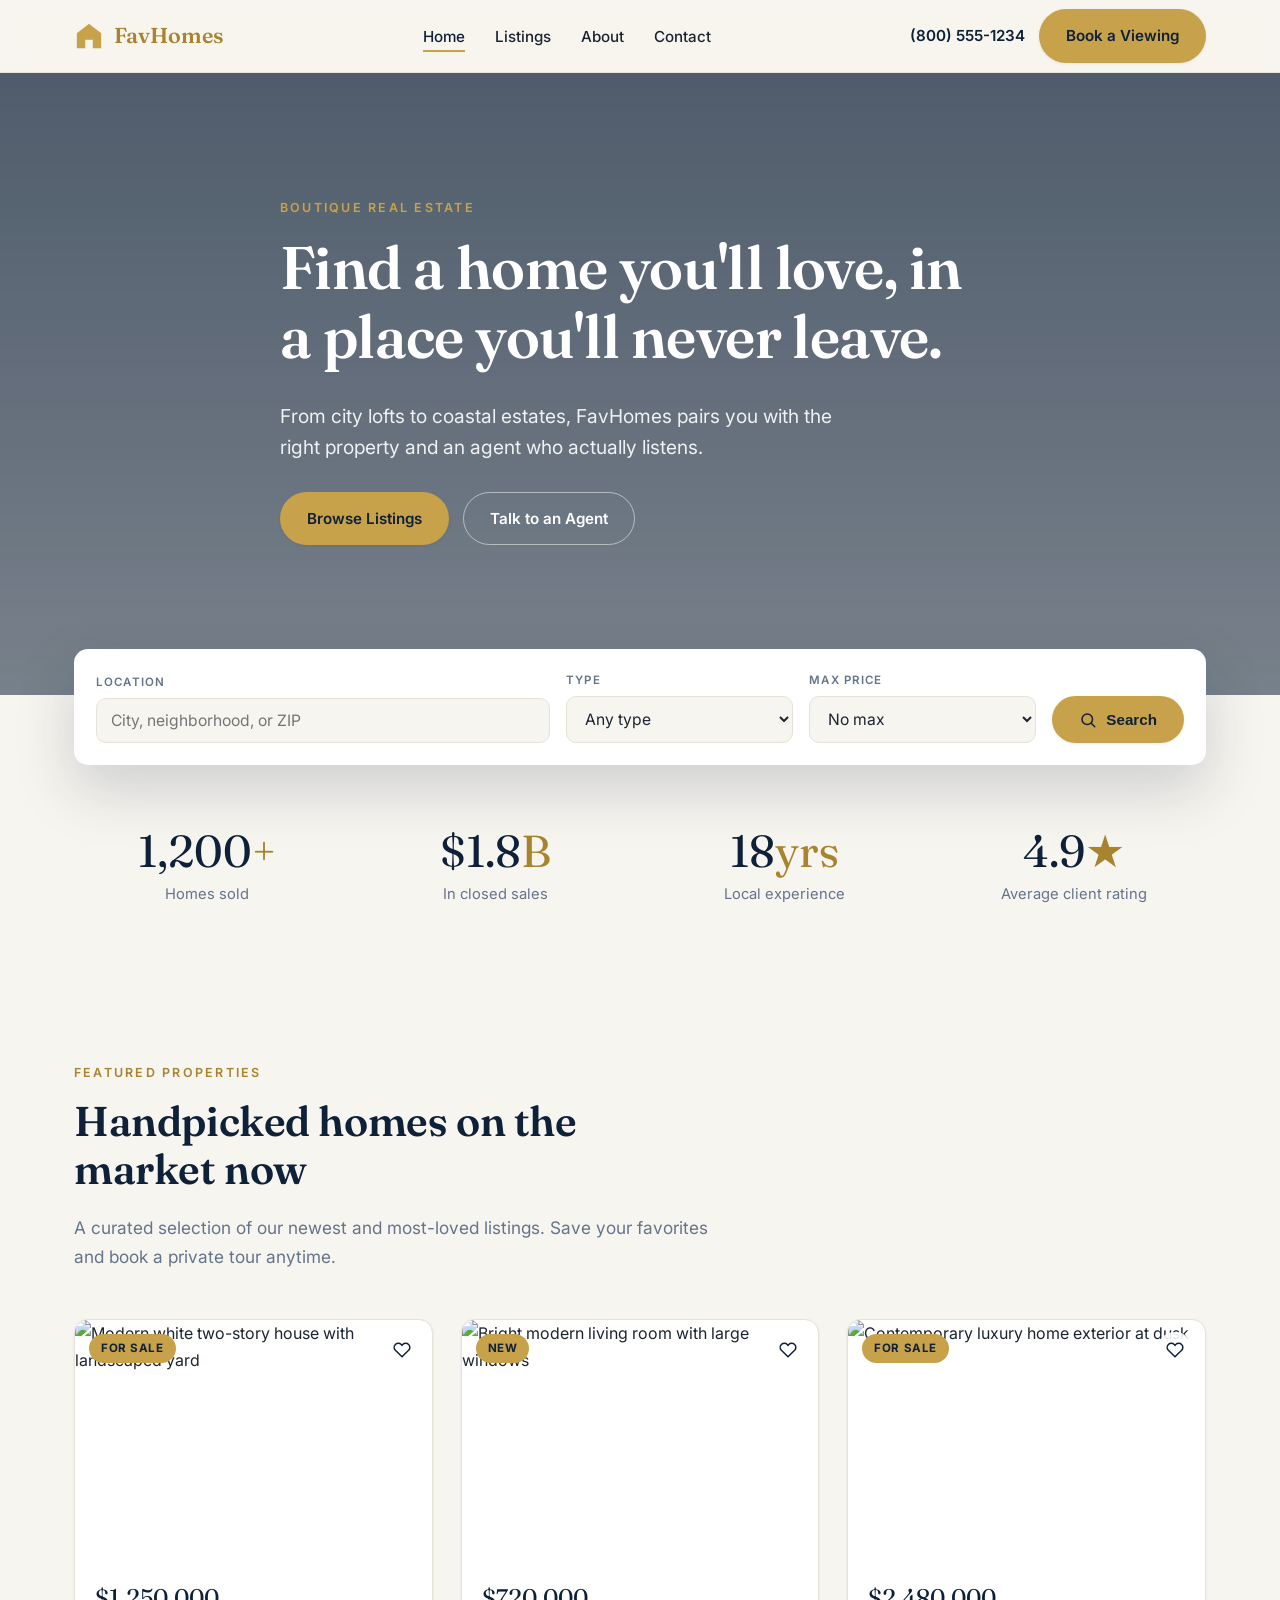
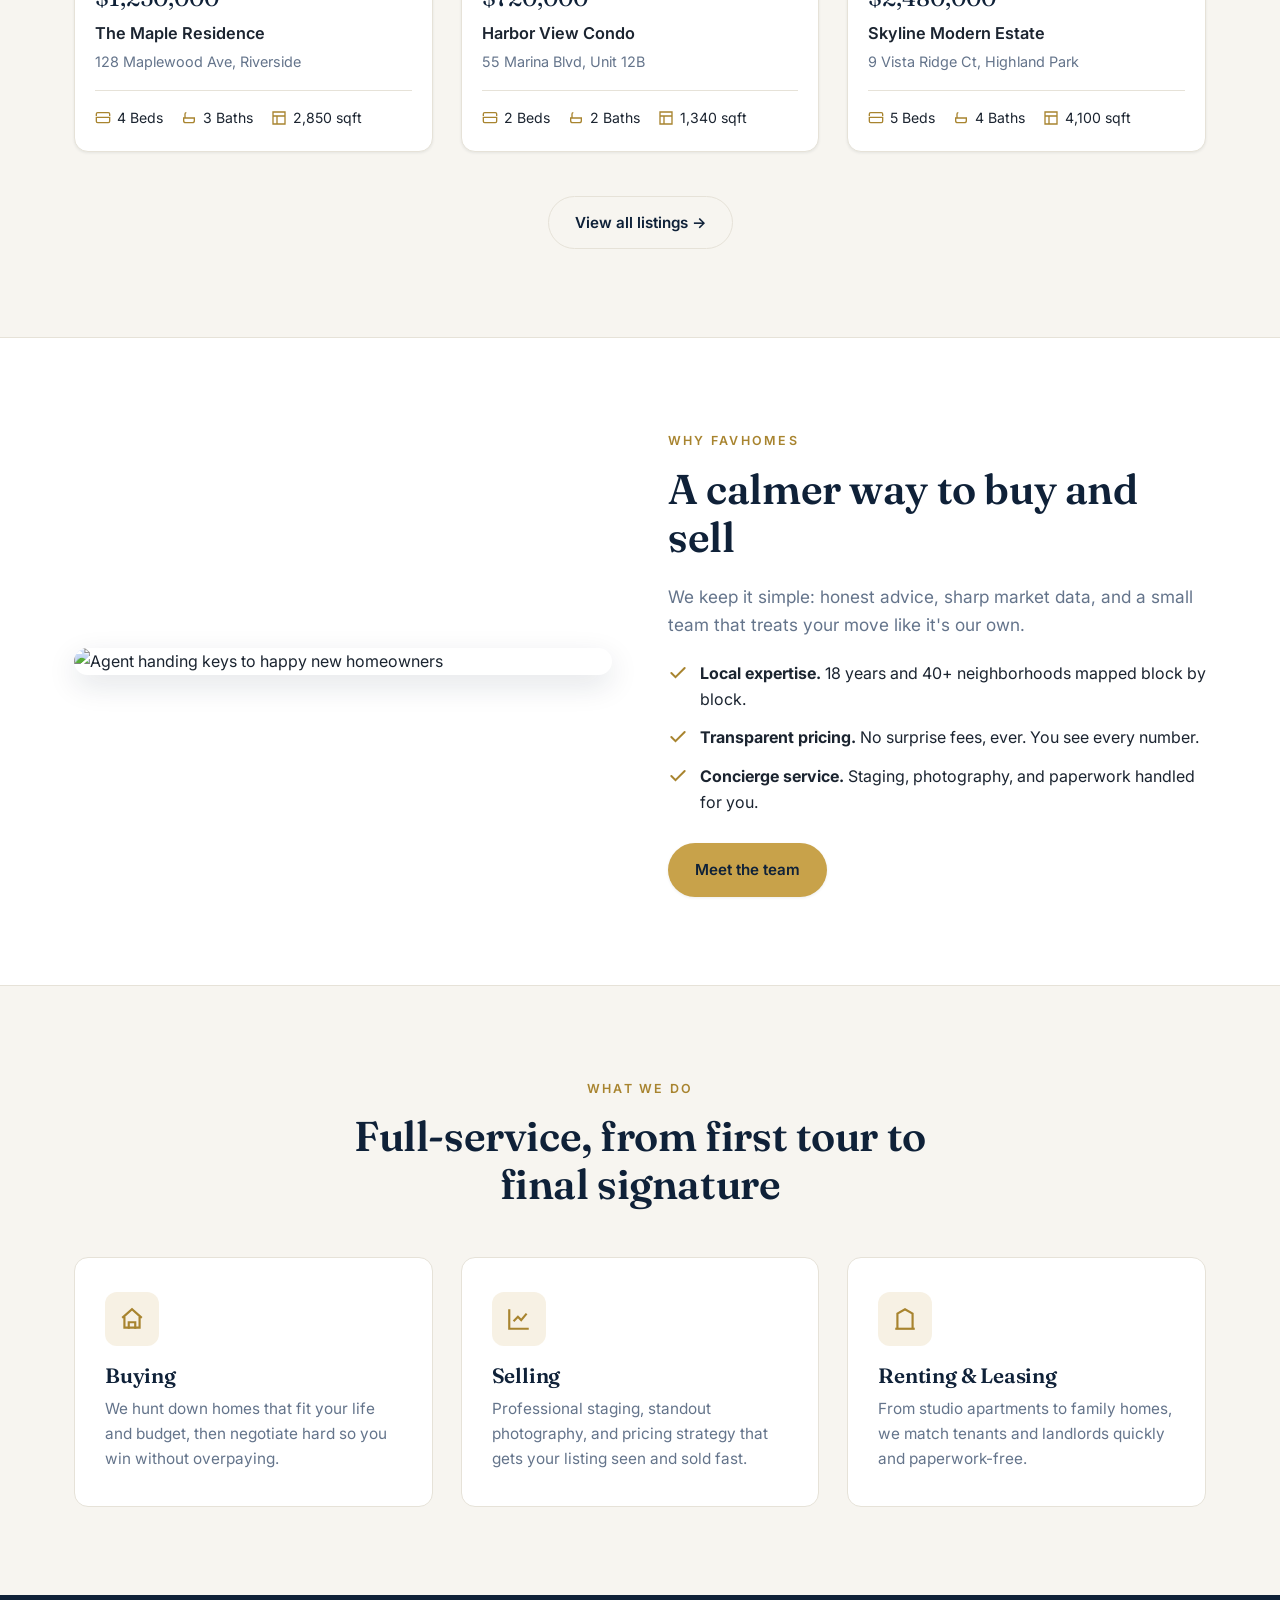
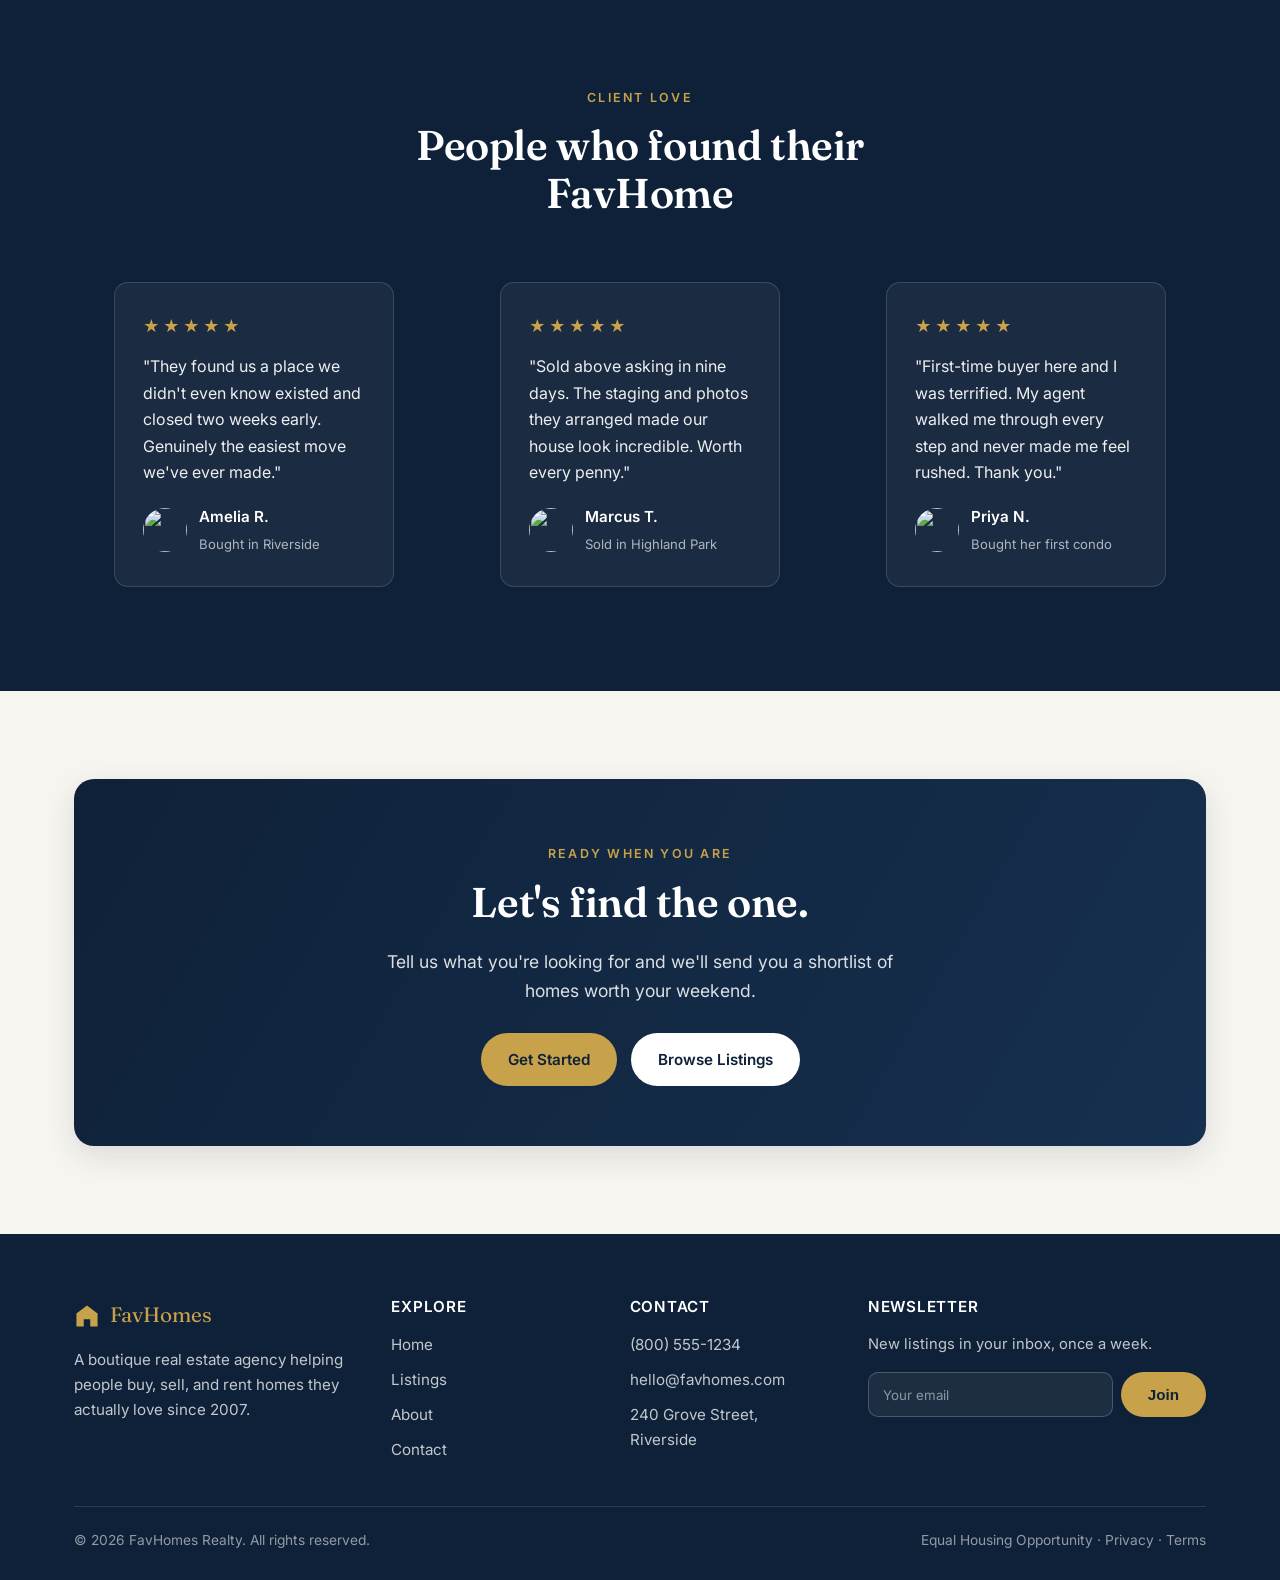
==== index.html @ 9110a631 "Initial commit: FavHomes static real estate site Multi-page static site (home, listings, about, cont" ====
<!DOCTYPE html>
<html lang="en">
<head>
  <meta charset="UTF-8" />
  <meta name="viewport" content="width=device-width, initial-scale=1.0" />
  <title>FavHomes — Find a Home You'll Love</title>
  <meta name="description" content="FavHomes is a boutique real estate agency helping you buy, sell, and rent standout properties. Browse featured listings and connect with an expert agent." />
  <link rel="preconnect" href="https://fonts.googleapis.com" />
  <link rel="preconnect" href="https://fonts.gstatic.com" crossorigin />
  <link href="https://fonts.googleapis.com/css2?family=Fraunces:opsz,wght@9..144,500;9..144,600;9..144,700&family=Inter:wght@400;500;600;700&display=swap" rel="stylesheet" />
  <link rel="stylesheet" href="css/styles.css" />
  <link rel="icon" href="data:image/svg+xml,%3Csvg xmlns='http://www.w3.org/2000/svg' viewBox='0 0 32 32'%3E%3Cpath fill='%23c8a24a' d='M16 3 3 13v16h9v-9h8v9h9V13z'/%3E%3C/svg%3E" />
</head>
<body>

  <!-- Header -->
  <header class="site-header">
    <div class="container nav">
      <a class="brand" href="index.html" aria-label="FavHomes home">
        <svg class="brand__mark" viewBox="0 0 32 32" aria-hidden="true"><path fill="#c8a24a" d="M16 3 3 13v16h9v-9h8v9h9V13z"/></svg>
        <span><strong>Fav</strong><span>Homes</span></span>
      </a>
      <nav aria-label="Primary">
        <ul class="nav__links">
          <li><a href="index.html" class="active">Home</a></li>
          <li><a href="listings.html">Listings</a></li>
          <li><a href="about.html">About</a></li>
          <li><a href="contact.html">Contact</a></li>
        </ul>
      </nav>
      <div class="nav__cta">
        <a class="nav__phone" href="tel:+18005551234">(800) 555-1234</a>
        <a class="btn btn--primary" href="contact.html">Book a Viewing</a>
        <button class="nav__toggle" aria-label="Toggle menu" aria-expanded="false"><span></span><span></span><span></span></button>
      </div>
    </div>
  </header>

  <!-- Hero -->
  <section class="hero">
    <div class="container hero__inner">
      <span class="eyebrow" style="color:var(--gold)">Boutique Real Estate</span>
      <h1>Find a home you'll love, in a place you'll never leave.</h1>
      <p>From city lofts to coastal estates, FavHomes pairs you with the right property and an agent who actually listens.</p>
      <div class="hero__actions">
        <a class="btn btn--primary" href="listings.html">Browse Listings</a>
        <a class="btn btn--outline-light" href="contact.html">Talk to an Agent</a>
      </div>
    </div>
  </section>

  <!-- Search bar -->
  <div class="container search">
    <form class="search__card" action="listings.html" method="get">
      <div class="field">
        <label for="q">Location</label>
        <input type="text" id="q" name="q" placeholder="City, neighborhood, or ZIP" />
      </div>
      <div class="field">
        <label for="s-type">Type</label>
        <select id="s-type" name="type">
          <option value="all">Any type</option>
          <option value="house">House</option>
          <option value="condo">Condo</option>
          <option value="townhouse">Townhouse</option>
        </select>
      </div>
      <div class="field">
        <label for="s-price">Max Price</label>
        <select id="s-price" name="price">
          <option value="all">No max</option>
          <option value="u500">Under $500k</option>
          <option value="500-1m">$500k – $1M</option>
          <option value="1m-2m">$1M – $2M</option>
          <option value="2m">$2M+</option>
        </select>
      </div>
      <button class="btn btn--primary" type="submit">
        <svg width="18" height="18" viewBox="0 0 24 24" fill="none" stroke="currentColor" stroke-width="2" stroke-linecap="round"><circle cx="11" cy="11" r="7"/><path d="m21 21-4.3-4.3"/></svg>
        Search
      </button>
    </form>
  </div>

  <!-- Stats -->
  <section class="section section--tight">
    <div class="container">
      <div class="stats reveal">
        <div><div class="stat__num">1,200<span>+</span></div><div class="stat__label">Homes sold</div></div>
        <div><div class="stat__num">$1.8<span>B</span></div><div class="stat__label">In closed sales</div></div>
        <div><div class="stat__num">18<span>yrs</span></div><div class="stat__label">Local experience</div></div>
        <div><div class="stat__num">4.9<span>★</span></div><div class="stat__label">Average client rating</div></div>
      </div>
    </div>
  </section>

  <!-- Featured listings -->
  <section class="section" id="featured">
    <div class="container">
      <div class="section-head reveal">
        <span class="eyebrow">Featured Properties</span>
        <h2>Handpicked homes on the market now</h2>
        <p>A curated selection of our newest and most-loved listings. Save your favorites and book a private tour anytime.</p>
      </div>

      <div class="grid-listings">
        <!-- Card 1 -->
        <article class="card reveal">
          <div class="card__media">
            <img src="https://images.unsplash.com/photo-1600585154340-be6161a56a0c?auto=format&fit=crop&w=800&q=80" alt="Modern white two-story house with landscaped yard" loading="lazy" />
            <span class="card__tag">For Sale</span>
            <button class="card__fav" aria-label="Save to favorites" aria-pressed="false">
              <svg width="18" height="18" viewBox="0 0 24 24" fill="none" stroke="currentColor" stroke-width="2"><path d="M20.8 4.6a5.5 5.5 0 0 0-7.8 0L12 5.7l-1-1.1a5.5 5.5 0 0 0-7.8 7.8l1 1L12 21l7.8-7.6 1-1a5.5 5.5 0 0 0 0-7.8z"/></svg>
            </button>
          </div>
          <div class="card__body">
            <div class="card__price">$1,250,000</div>
            <div class="card__title">The Maple Residence</div>
            <div class="card__addr">128 Maplewood Ave, Riverside</div>
            <div class="card__meta">
              <span><svg width="16" height="16" viewBox="0 0 24 24" fill="none" stroke="currentColor" stroke-width="2"><path d="M2 9V6a2 2 0 0 1 2-2h16a2 2 0 0 1 2 2v3"/><path d="M2 11h20v6a2 2 0 0 1-2 2H4a2 2 0 0 1-2-2z"/></svg>4 Beds</span>
              <span><svg width="16" height="16" viewBox="0 0 24 24" fill="none" stroke="currentColor" stroke-width="2"><path d="M4 12h16v4a3 3 0 0 1-3 3H7a3 3 0 0 1-3-3z"/><path d="M6 12V6a2 2 0 0 1 2-2"/></svg>3 Baths</span>
              <span><svg width="16" height="16" viewBox="0 0 24 24" fill="none" stroke="currentColor" stroke-width="2"><path d="M3 3h18v18H3z"/><path d="M3 9h18M9 21V9"/></svg>2,850 sqft</span>
            </div>
          </div>
        </article>

        <!-- Card 2 -->
        <article class="card reveal">
          <div class="card__media">
            <img src="https://images.unsplash.com/photo-1600607687939-ce8a6c25118c?auto=format&fit=crop&w=800&q=80" alt="Bright modern living room with large windows" loading="lazy" />
            <span class="card__tag">New</span>
            <button class="card__fav" aria-label="Save to favorites" aria-pressed="false">
              <svg width="18" height="18" viewBox="0 0 24 24" fill="none" stroke="currentColor" stroke-width="2"><path d="M20.8 4.6a5.5 5.5 0 0 0-7.8 0L12 5.7l-1-1.1a5.5 5.5 0 0 0-7.8 7.8l1 1L12 21l7.8-7.6 1-1a5.5 5.5 0 0 0 0-7.8z"/></svg>
            </button>
          </div>
          <div class="card__body">
            <div class="card__price">$720,000</div>
            <div class="card__title">Harbor View Condo</div>
            <div class="card__addr">55 Marina Blvd, Unit 12B</div>
            <div class="card__meta">
              <span><svg width="16" height="16" viewBox="0 0 24 24" fill="none" stroke="currentColor" stroke-width="2"><path d="M2 9V6a2 2 0 0 1 2-2h16a2 2 0 0 1 2 2v3"/><path d="M2 11h20v6a2 2 0 0 1-2 2H4a2 2 0 0 1-2-2z"/></svg>2 Beds</span>
              <span><svg width="16" height="16" viewBox="0 0 24 24" fill="none" stroke="currentColor" stroke-width="2"><path d="M4 12h16v4a3 3 0 0 1-3 3H7a3 3 0 0 1-3-3z"/><path d="M6 12V6a2 2 0 0 1 2-2"/></svg>2 Baths</span>
              <span><svg width="16" height="16" viewBox="0 0 24 24" fill="none" stroke="currentColor" stroke-width="2"><path d="M3 3h18v18H3z"/><path d="M3 9h18M9 21V9"/></svg>1,340 sqft</span>
            </div>
          </div>
        </article>

        <!-- Card 3 -->
        <article class="card reveal">
          <div class="card__media">
            <img src="https://images.unsplash.com/photo-1613490493576-7fde63acd811?auto=format&fit=crop&w=800&q=80" alt="Contemporary luxury home exterior at dusk" loading="lazy" />
            <span class="card__tag">For Sale</span>
            <button class="card__fav" aria-label="Save to favorites" aria-pressed="false">
              <svg width="18" height="18" viewBox="0 0 24 24" fill="none" stroke="currentColor" stroke-width="2"><path d="M20.8 4.6a5.5 5.5 0 0 0-7.8 0L12 5.7l-1-1.1a5.5 5.5 0 0 0-7.8 7.8l1 1L12 21l7.8-7.6 1-1a5.5 5.5 0 0 0 0-7.8z"/></svg>
            </button>
          </div>
          <div class="card__body">
            <div class="card__price">$2,480,000</div>
            <div class="card__title">Skyline Modern Estate</div>
            <div class="card__addr">9 Vista Ridge Ct, Highland Park</div>
            <div class="card__meta">
              <span><svg width="16" height="16" viewBox="0 0 24 24" fill="none" stroke="currentColor" stroke-width="2"><path d="M2 9V6a2 2 0 0 1 2-2h16a2 2 0 0 1 2 2v3"/><path d="M2 11h20v6a2 2 0 0 1-2 2H4a2 2 0 0 1-2-2z"/></svg>5 Beds</span>
              <span><svg width="16" height="16" viewBox="0 0 24 24" fill="none" stroke="currentColor" stroke-width="2"><path d="M4 12h16v4a3 3 0 0 1-3 3H7a3 3 0 0 1-3-3z"/><path d="M6 12V6a2 2 0 0 1 2-2"/></svg>4 Baths</span>
              <span><svg width="16" height="16" viewBox="0 0 24 24" fill="none" stroke="currentColor" stroke-width="2"><path d="M3 3h18v18H3z"/><path d="M3 9h18M9 21V9"/></svg>4,100 sqft</span>
            </div>
          </div>
        </article>
      </div>

      <div style="text-align:center; margin-top:44px;">
        <a class="btn btn--ghost" href="listings.html">View all listings →</a>
      </div>
    </div>
  </section>

  <!-- Why us split -->
  <section class="section" style="background:var(--paper); border-top:1px solid var(--line); border-bottom:1px solid var(--line);">
    <div class="container split">
      <div class="split__media reveal">
        <img src="https://images.unsplash.com/photo-1560518883-ce09059eeffa?auto=format&fit=crop&w=900&q=80" alt="Agent handing keys to happy new homeowners" loading="lazy" />
      </div>
      <div class="reveal">
        <span class="eyebrow">Why FavHomes</span>
        <h2>A calmer way to buy and sell</h2>
        <p style="color:var(--muted); font-size:1.08rem;">We keep it simple: honest advice, sharp market data, and a small team that treats your move like it's our own.</p>
        <ul class="check-list">
          <li><svg width="20" height="20" viewBox="0 0 24 24" fill="none" stroke="currentColor" stroke-width="2.4" stroke-linecap="round"><path d="m20 6-11 11-5-5"/></svg><span><strong>Local expertise.</strong> 18 years and 40+ neighborhoods mapped block by block.</span></li>
          <li><svg width="20" height="20" viewBox="0 0 24 24" fill="none" stroke="currentColor" stroke-width="2.4" stroke-linecap="round"><path d="m20 6-11 11-5-5"/></svg><span><strong>Transparent pricing.</strong> No surprise fees, ever. You see every number.</span></li>
          <li><svg width="20" height="20" viewBox="0 0 24 24" fill="none" stroke="currentColor" stroke-width="2.4" stroke-linecap="round"><path d="m20 6-11 11-5-5"/></svg><span><strong>Concierge service.</strong> Staging, photography, and paperwork handled for you.</span></li>
        </ul>
        <a class="btn btn--primary" href="about.html">Meet the team</a>
      </div>
    </div>
  </section>

  <!-- Services -->
  <section class="section">
    <div class="container">
      <div class="section-head section-head--center reveal">
        <span class="eyebrow">What We Do</span>
        <h2>Full-service, from first tour to final signature</h2>
      </div>
      <div class="grid-3">
        <div class="feature reveal">
          <div class="feature__icon"><svg width="26" height="26" viewBox="0 0 24 24" fill="none" stroke="currentColor" stroke-width="2"><path d="M3 11 12 3l9 8"/><path d="M5 10v10h14V10"/><path d="M9 21v-6h6v6"/></svg></div>
          <h3>Buying</h3>
          <p>We hunt down homes that fit your life and budget, then negotiate hard so you win without overpaying.</p>
        </div>
        <div class="feature reveal">
          <div class="feature__icon"><svg width="26" height="26" viewBox="0 0 24 24" fill="none" stroke="currentColor" stroke-width="2"><path d="M3 3v18h18"/><path d="m7 14 4-4 3 3 5-6"/></svg></div>
          <h3>Selling</h3>
          <p>Professional staging, standout photography, and pricing strategy that gets your listing seen and sold fast.</p>
        </div>
        <div class="feature reveal">
          <div class="feature__icon"><svg width="26" height="26" viewBox="0 0 24 24" fill="none" stroke="currentColor" stroke-width="2"><path d="M3 21h18"/><path d="M5 21V7l7-4 7 4v14"/><path d="M9 9h.01M9 13h.01M9 17h.01M15 9h.01M15 13h.01M15 17h.01"/></svg></div>
          <h3>Renting & Leasing</h3>
          <p>From studio apartments to family homes, we match tenants and landlords quickly and paperwork-free.</p>
        </div>
      </div>
    </div>
  </section>

  <!-- Testimonials -->
  <section class="section band-navy">
    <div class="container">
      <div class="section-head section-head--center reveal">
        <span class="eyebrow">Client Love</span>
        <h2>People who found their FavHome</h2>
      </div>
      <div class="grid-quotes">
        <figure class="quote reveal">
          <div class="quote__stars">★★★★★</div>
          <p>"They found us a place we didn't even know existed and closed two weeks early. Genuinely the easiest move we've ever made."</p>
          <figcaption class="quote__by">
            <img class="quote__avatar" src="https://images.unsplash.com/photo-1494790108377-be9c29b29330?auto=format&fit=crop&w=100&q=80" alt="" />
            <span><span class="quote__name">Amelia R.</span><br><span class="quote__role">Bought in Riverside</span></span>
          </figcaption>
        </figure>
        <figure class="quote reveal">
          <div class="quote__stars">★★★★★</div>
          <p>"Sold above asking in nine days. The staging and photos they arranged made our house look incredible. Worth every penny."</p>
          <figcaption class="quote__by">
            <img class="quote__avatar" src="https://images.unsplash.com/photo-1500648767791-00dcc994a43e?auto=format&fit=crop&w=100&q=80" alt="" />
            <span><span class="quote__name">Marcus T.</span><br><span class="quote__role">Sold in Highland Park</span></span>
          </figcaption>
        </figure>
        <figure class="quote reveal">
          <div class="quote__stars">★★★★★</div>
          <p>"First-time buyer here and I was terrified. My agent walked me through every step and never made me feel rushed. Thank you."</p>
          <figcaption class="quote__by">
            <img class="quote__avatar" src="https://images.unsplash.com/photo-1438761681033-6461ffad8d80?auto=format&fit=crop&w=100&q=80" alt="" />
            <span><span class="quote__name">Priya N.</span><br><span class="quote__role">Bought her first condo</span></span>
          </figcaption>
        </figure>
      </div>
    </div>
  </section>

  <!-- CTA -->
  <section class="section">
    <div class="container">
      <div class="cta reveal">
        <span class="eyebrow" style="color:var(--gold)">Ready When You Are</span>
        <h2>Let's find the one.</h2>
        <p>Tell us what you're looking for and we'll send you a shortlist of homes worth your weekend.</p>
        <div class="hero__actions">
          <a class="btn btn--primary" href="contact.html">Get Started</a>
          <a class="btn btn--light" href="listings.html">Browse Listings</a>
        </div>
      </div>
    </div>
  </section>

  <!-- Footer -->
  <footer class="site-footer">
    <div class="container">
      <div class="footer-grid">
        <div class="footer-about">
          <div class="footer-brand">
            <svg width="26" height="26" viewBox="0 0 32 32" aria-hidden="true"><path fill="#c8a24a" d="M16 3 3 13v16h9v-9h8v9h9V13z"/></svg>
            <span>Fav<span>Homes</span></span>
          </div>
          <p>A boutique real estate agency helping people buy, sell, and rent homes they actually love since 2007.</p>
        </div>
        <div>
          <h4>Explore</h4>
          <ul class="footer-links">
            <li><a href="index.html">Home</a></li>
            <li><a href="listings.html">Listings</a></li>
            <li><a href="about.html">About</a></li>
            <li><a href="contact.html">Contact</a></li>
          </ul>
        </div>
        <div>
          <h4>Contact</h4>
          <ul class="footer-links">
            <li><a href="tel:+18005551234">(800) 555-1234</a></li>
            <li><a href="mailto:hello@favhomes.com">hello@favhomes.com</a></li>
            <li>240 Grove Street, Riverside</li>
          </ul>
        </div>
        <div>
          <h4>Newsletter</h4>
          <p style="font-size:.92rem;">New listings in your inbox, once a week.</p>
          <form class="newsletter" id="newsletter-form">
            <input type="email" placeholder="Your email" aria-label="Email address" required />
            <button class="btn btn--primary" type="submit">Join</button>
          </form>
        </div>
      </div>
      <div class="footer-bottom">
        <span>&copy; <span id="year">2026</span> FavHomes Realty. All rights reserved.</span>
        <span>Equal Housing Opportunity · <a href="#">Privacy</a> · <a href="#">Terms</a></span>
      </div>
    </div>
  </footer>

  <script src="js/main.js"></script>
</body>
</html>
---- css/styles.css ----
/* ==========================================================================
   FavHomes — real estate agency
   Shared stylesheet
   ========================================================================== */

:root {
  --navy: #0f2138;
  --navy-2: #16304f;
  --gold: #c8a24a;
  --gold-dark: #a8842f;
  --cream: #f7f5f0;
  --paper: #ffffff;
  --ink: #1b2430;
  --muted: #64748b;
  --line: #e6e2d8;
  --radius: 14px;
  --shadow-sm: 0 1px 3px rgba(15, 33, 56, .08);
  --shadow-md: 0 10px 30px rgba(15, 33, 56, .12);
  --shadow-lg: 0 24px 60px rgba(15, 33, 56, .18);
  --maxw: 1180px;
  --font-head: "Fraunces", Georgia, "Times New Roman", serif;
  --font-body: "Inter", -apple-system, BlinkMacSystemFont, "Segoe UI", Roboto, sans-serif;
}

*,
*::before,
*::after { box-sizing: border-box; }

html { scroll-behavior: smooth; }

body {
  margin: 0;
  font-family: var(--font-body);
  color: var(--ink);
  background: var(--cream);
  line-height: 1.65;
  -webkit-font-smoothing: antialiased;
  text-rendering: optimizeLegibility;
}

img { max-width: 100%; display: block; }

a { color: inherit; text-decoration: none; }

h1, h2, h3, h4 {
  font-family: var(--font-head);
  font-weight: 600;
  line-height: 1.15;
  color: var(--navy);
  margin: 0 0 .5em;
  letter-spacing: -0.01em;
}

h1 { font-size: clamp(2.4rem, 5vw, 3.75rem); }
h2 { font-size: clamp(1.8rem, 3.4vw, 2.6rem); }
h3 { font-size: 1.3rem; }

p { margin: 0 0 1rem; }

.container {
  width: 100%;
  max-width: var(--maxw);
  margin: 0 auto;
  padding: 0 24px;
}

.section { padding: 88px 0; }
.section--tight { padding: 64px 0; }

.eyebrow {
  display: inline-block;
  font-family: var(--font-body);
  font-size: .78rem;
  font-weight: 600;
  letter-spacing: .18em;
  text-transform: uppercase;
  color: var(--gold-dark);
  margin-bottom: 14px;
}

.section-head { max-width: 640px; margin-bottom: 48px; }
.section-head--center { margin-left: auto; margin-right: auto; text-align: center; }
.section-head p { color: var(--muted); font-size: 1.08rem; }

/* -------- Buttons -------- */
.btn {
  display: inline-flex;
  align-items: center;
  gap: 9px;
  font-weight: 600;
  font-size: .95rem;
  padding: 13px 26px;
  border-radius: 999px;
  border: 1.5px solid transparent;
  cursor: pointer;
  transition: transform .15s ease, box-shadow .2s ease, background .2s ease, color .2s ease;
  white-space: nowrap;
}
.btn:active { transform: translateY(1px); }
.btn--primary { background: var(--gold); color: var(--navy); box-shadow: var(--shadow-sm); }
.btn--primary:hover { background: var(--gold-dark); color: #fff; box-shadow: var(--shadow-md); }
.btn--ghost { background: transparent; color: var(--navy); border-color: var(--line); }
.btn--ghost:hover { border-color: var(--navy); }
.btn--light { background: #fff; color: var(--navy); }
.btn--light:hover { background: var(--cream); }
.btn--outline-light { background: transparent; color: #fff; border-color: rgba(255,255,255,.5); }
.btn--outline-light:hover { border-color: #fff; background: rgba(255,255,255,.08); }

/* -------- Header / Nav -------- */
.site-header {
  position: sticky;
  top: 0;
  z-index: 50;
  background: rgba(247, 245, 240, .88);
  backdrop-filter: saturate(160%) blur(12px);
  border-bottom: 1px solid var(--line);
}
.nav {
  display: flex;
  align-items: center;
  justify-content: space-between;
  height: 72px;
}
.brand { display: flex; align-items: center; gap: 10px; font-family: var(--font-head); font-size: 1.35rem; font-weight: 600; color: var(--navy); }
.brand__mark { width: 30px; height: 30px; flex: none; }
.brand strong { font-weight: 600; }
.brand span { color: var(--gold-dark); }

.nav__links { display: flex; align-items: center; gap: 30px; list-style: none; margin: 0; padding: 0; }
.nav__links a {
  font-size: .95rem;
  font-weight: 500;
  color: var(--ink);
  position: relative;
  padding: 4px 0;
}
.nav__links a::after {
  content: "";
  position: absolute;
  left: 0; bottom: -2px;
  width: 0; height: 2px;
  background: var(--gold);
  transition: width .2s ease;
}
.nav__links a:hover::after,
.nav__links a.active::after { width: 100%; }
.nav__links a.active { color: var(--navy); }

.nav__cta { display: flex; align-items: center; gap: 14px; }
.nav__phone { font-weight: 600; font-size: .95rem; color: var(--navy); }

.nav__toggle {
  display: none;
  background: none;
  border: 0;
  cursor: pointer;
  padding: 8px;
}
.nav__toggle span {
  display: block; width: 24px; height: 2px; background: var(--navy); border-radius: 2px;
  transition: transform .2s ease, opacity .2s ease;
}
.nav__toggle span + span { margin-top: 5px; }

/* -------- Hero -------- */
.hero {
  position: relative;
  color: #fff;
  background: linear-gradient(180deg, rgba(15,33,56,.72), rgba(15,33,56,.55)),
              url("https://images.unsplash.com/photo-1512917774080-9991f1c4c750?auto=format&fit=crop&w=1920&q=80") center/cover no-repeat;
}
.hero__inner { padding: 120px 0 150px; max-width: 720px; }
.hero h1 { color: #fff; }
.hero p { font-size: 1.2rem; color: rgba(255,255,255,.9); max-width: 560px; }
.hero__actions { display: flex; flex-wrap: wrap; gap: 14px; margin-top: 28px; }

/* -------- Search bar -------- */
.search {
  position: relative;
  z-index: 5;
  margin-top: -46px;
  margin-bottom: 0;
}
.search__card {
  background: var(--paper);
  border-radius: var(--radius);
  box-shadow: var(--shadow-lg);
  padding: 22px;
  display: grid;
  grid-template-columns: 2fr 1fr 1fr auto;
  gap: 16px;
  align-items: end;
}
.field { display: flex; flex-direction: column; gap: 6px; }
.field label { font-size: .72rem; font-weight: 600; letter-spacing: .1em; text-transform: uppercase; color: var(--muted); }
.field input,
.field select {
  font-family: inherit;
  font-size: .98rem;
  padding: 12px 14px;
  border: 1px solid var(--line);
  border-radius: 10px;
  background: var(--cream);
  color: var(--ink);
  width: 100%;
}
.field input:focus,
.field select:focus { outline: 2px solid var(--gold); outline-offset: 1px; background: #fff; }
.search__card .btn { height: 47px; justify-content: center; }

/* -------- Stats -------- */
.stats { display: grid; grid-template-columns: repeat(4, 1fr); gap: 24px; text-align: center; }
.stat__num { font-family: var(--font-head); font-size: clamp(2rem, 4vw, 2.8rem); color: var(--navy); line-height: 1; }
.stat__num span { color: var(--gold-dark); }
.stat__label { font-size: .92rem; color: var(--muted); margin-top: 8px; }

/* -------- Listings grid -------- */
.grid-listings {
  display: grid;
  grid-template-columns: repeat(3, 1fr);
  gap: 28px;
}
.card {
  background: var(--paper);
  border-radius: var(--radius);
  overflow: hidden;
  box-shadow: var(--shadow-sm);
  border: 1px solid var(--line);
  transition: transform .2s ease, box-shadow .2s ease;
  display: flex;
  flex-direction: column;
}
.card:hover { transform: translateY(-5px); box-shadow: var(--shadow-md); }
.card__media { position: relative; aspect-ratio: 3 / 2; overflow: hidden; }
.card__media img { width: 100%; height: 100%; object-fit: cover; transition: transform .4s ease; }
.card:hover .card__media img { transform: scale(1.05); }
.card__tag {
  position: absolute; top: 14px; left: 14px;
  background: var(--gold); color: var(--navy);
  font-size: .72rem; font-weight: 700; letter-spacing: .05em; text-transform: uppercase;
  padding: 5px 12px; border-radius: 999px;
}
.card__tag--sold { background: var(--navy); color: #fff; }
.card__fav {
  position: absolute; top: 12px; right: 12px;
  width: 36px; height: 36px; border-radius: 50%;
  background: rgba(255,255,255,.9); border: 0; cursor: pointer;
  display: grid; place-items: center; color: var(--navy);
  transition: background .2s ease, color .2s ease, transform .15s ease;
}
.card__fav:hover { background: #fff; transform: scale(1.08); }
.card__fav.is-active { background: var(--gold); color: #fff; }
.card__body { padding: 20px 20px 22px; display: flex; flex-direction: column; flex: 1; }
.card__price { font-family: var(--font-head); font-size: 1.5rem; color: var(--navy); margin-bottom: 2px; }
.card__title { font-size: 1.02rem; font-weight: 600; margin-bottom: 4px; }
.card__addr { font-size: .9rem; color: var(--muted); margin-bottom: 16px; }
.card__meta {
  display: flex; gap: 18px; margin-top: auto;
  padding-top: 15px; border-top: 1px solid var(--line);
  font-size: .88rem; color: var(--ink);
}
.card__meta span { display: inline-flex; align-items: center; gap: 6px; }
.card__meta svg { color: var(--gold-dark); }

/* -------- Featured / split -------- */
.split { display: grid; grid-template-columns: 1fr 1fr; gap: 56px; align-items: center; }
.split__media img { border-radius: var(--radius); box-shadow: var(--shadow-md); }
.check-list { list-style: none; margin: 20px 0 28px; padding: 0; display: grid; gap: 12px; }
.check-list li { display: flex; gap: 12px; align-items: flex-start; color: var(--ink); }
.check-list svg { flex: none; color: var(--gold-dark); margin-top: 3px; }

/* -------- Services -------- */
.grid-3 { display: grid; grid-template-columns: repeat(3, 1fr); gap: 28px; }
.feature {
  background: var(--paper);
  border: 1px solid var(--line);
  border-radius: var(--radius);
  padding: 34px 30px;
  transition: transform .2s ease, box-shadow .2s ease;
}
.feature:hover { transform: translateY(-4px); box-shadow: var(--shadow-md); }
.feature__icon {
  width: 54px; height: 54px; border-radius: 12px;
  background: rgba(200,162,74,.15); color: var(--gold-dark);
  display: grid; place-items: center; margin-bottom: 18px;
}
.feature h3 { margin-bottom: 8px; }
.feature p { color: var(--muted); margin: 0; font-size: .96rem; }

/* -------- Bands -------- */
.band-navy { background: var(--navy); color: #fff; }
.band-navy h2, .band-navy h3 { color: #fff; }
.band-navy .eyebrow { color: var(--gold); }
.band-navy .section-head p { color: rgba(255,255,255,.8); }

/* -------- Testimonials -------- */
.grid-quotes { display: grid; grid-template-columns: repeat(3, 1fr); gap: 26px; }
.quote {
  background: rgba(255,255,255,.05);
  border: 1px solid rgba(255,255,255,.14);
  border-radius: var(--radius);
  padding: 30px 28px;
}
.quote__stars { color: var(--gold); letter-spacing: 3px; margin-bottom: 14px; font-size: 1rem; }
.quote p { color: rgba(255,255,255,.92); font-size: 1rem; }
.quote__by { display: flex; align-items: center; gap: 12px; margin-top: 18px; }
.quote__avatar { width: 44px; height: 44px; border-radius: 50%; object-fit: cover; }
.quote__name { font-weight: 600; color: #fff; font-size: .95rem; }
.quote__role { font-size: .82rem; color: rgba(255,255,255,.65); }

/* -------- Agent / about -------- */
.agent-card {
  background: var(--paper);
  border: 1px solid var(--line);
  border-radius: var(--radius);
  overflow: hidden;
  box-shadow: var(--shadow-sm);
  text-align: center;
  transition: transform .2s ease, box-shadow .2s ease;
}
.agent-card:hover { transform: translateY(-4px); box-shadow: var(--shadow-md); }
.agent-card img { aspect-ratio: 1; object-fit: cover; width: 100%; }
.agent-card__body { padding: 22px; }
.agent-card__body h3 { margin-bottom: 2px; }
.agent-card__role { color: var(--gold-dark); font-size: .9rem; font-weight: 600; margin-bottom: 10px; }
.agent-card__socials { display: flex; justify-content: center; gap: 14px; color: var(--muted); }
.agent-card__socials a:hover { color: var(--navy); }

/* -------- CTA band -------- */
.cta {
  background: linear-gradient(120deg, var(--navy), var(--navy-2));
  color: #fff;
  border-radius: 20px;
  padding: 60px;
  text-align: center;
  box-shadow: var(--shadow-md);
}
.cta h2 { color: #fff; }
.cta p { color: rgba(255,255,255,.85); max-width: 520px; margin: 0 auto 26px; font-size: 1.1rem; }
.cta .hero__actions { justify-content: center; }

/* -------- Page hero (inner pages) -------- */
.page-hero {
  background: linear-gradient(180deg, rgba(15,33,56,.78), rgba(15,33,56,.7)),
              url("https://images.unsplash.com/photo-1560518883-ce09059eeffa?auto=format&fit=crop&w=1920&q=80") center/cover no-repeat;
  color: #fff;
  padding: 84px 0;
  text-align: center;
}
.page-hero h1 { color: #fff; }
.page-hero p { color: rgba(255,255,255,.9); max-width: 620px; margin: 0 auto; font-size: 1.12rem; }
.breadcrumb { font-size: .88rem; color: rgba(255,255,255,.75); margin-bottom: 14px; }
.breadcrumb a:hover { color: #fff; }

/* -------- Filters bar -------- */
.filters {
  display: flex; flex-wrap: wrap; gap: 12px; align-items: center;
  background: var(--paper); border: 1px solid var(--line); border-radius: var(--radius);
  padding: 16px; margin-bottom: 36px; box-shadow: var(--shadow-sm);
}
.filters select {
  font-family: inherit; font-size: .92rem; padding: 10px 12px;
  border: 1px solid var(--line); border-radius: 10px; background: var(--cream); color: var(--ink);
}
.filters .count { margin-left: auto; color: var(--muted); font-size: .9rem; }

/* -------- Contact -------- */
.contact-grid { display: grid; grid-template-columns: 1.1fr .9fr; gap: 48px; }
.contact-info { display: grid; gap: 22px; align-content: start; }
.info-row { display: flex; gap: 16px; align-items: flex-start; }
.info-row__icon {
  width: 46px; height: 46px; border-radius: 12px; flex: none;
  background: rgba(200,162,74,.15); color: var(--gold-dark);
  display: grid; place-items: center;
}
.info-row h4 { margin: 0 0 2px; font-family: var(--font-body); font-size: 1rem; color: var(--navy); }
.info-row p { margin: 0; color: var(--muted); font-size: .95rem; }

.form-card {
  background: var(--paper); border: 1px solid var(--line);
  border-radius: var(--radius); padding: 32px; box-shadow: var(--shadow-sm);
}
.form-row { display: grid; grid-template-columns: 1fr 1fr; gap: 16px; }
.form-group { display: flex; flex-direction: column; gap: 6px; margin-bottom: 18px; }
.form-group label { font-size: .85rem; font-weight: 600; color: var(--navy); }
.form-group input,
.form-group textarea,
.form-group select {
  font-family: inherit; font-size: .98rem; padding: 12px 14px;
  border: 1px solid var(--line); border-radius: 10px; background: var(--cream); color: var(--ink);
}
.form-group input:focus,
.form-group textarea:focus,
.form-group select:focus { outline: 2px solid var(--gold); outline-offset: 1px; background: #fff; }
.form-note { font-size: .82rem; color: var(--muted); margin-top: 4px; }
.form-success {
  display: none; margin-top: 16px; padding: 14px 16px; border-radius: 10px;
  background: rgba(200,162,74,.16); color: var(--gold-dark); font-weight: 600; font-size: .95rem;
}
.form-success.show { display: block; }

.map-embed {
  border: 0; width: 100%; height: 340px; border-radius: var(--radius);
  box-shadow: var(--shadow-sm); margin-top: 48px;
}

/* -------- Footer -------- */
.site-footer { background: var(--navy); color: rgba(255,255,255,.75); padding: 64px 0 28px; }
.footer-grid { display: grid; grid-template-columns: 1.4fr 1fr 1fr 1.2fr; gap: 40px; }
.site-footer h4 { color: #fff; font-family: var(--font-body); font-size: .95rem; letter-spacing: .05em; text-transform: uppercase; margin-bottom: 16px; }
.site-footer a { color: rgba(255,255,255,.75); }
.site-footer a:hover { color: var(--gold); }
.footer-links { list-style: none; margin: 0; padding: 0; display: grid; gap: 10px; font-size: .95rem; }
.footer-about p { font-size: .95rem; max-width: 300px; }
.footer-brand { display: flex; align-items: center; gap: 10px; font-family: var(--font-head); font-size: 1.3rem; color: #fff; margin-bottom: 14px; }
.footer-brand span { color: var(--gold); }
.newsletter { display: flex; gap: 8px; margin-top: 8px; }
.newsletter input {
  flex: 1; padding: 11px 14px; border: 1px solid rgba(255,255,255,.2);
  border-radius: 10px; background: rgba(255,255,255,.06); color: #fff; font-family: inherit;
}
.newsletter input::placeholder { color: rgba(255,255,255,.5); }
.newsletter input:focus { outline: 2px solid var(--gold); }
.footer-bottom {
  border-top: 1px solid rgba(255,255,255,.12); margin-top: 44px; padding-top: 22px;
  display: flex; justify-content: space-between; flex-wrap: wrap; gap: 12px;
  font-size: .86rem; color: rgba(255,255,255,.55);
}
.footer-bottom a { color: rgba(255,255,255,.55); }

/* -------- Reveal animation -------- */
.reveal { opacity: 0; transform: translateY(24px); transition: opacity .6s ease, transform .6s ease; }
.reveal.is-visible { opacity: 1; transform: none; }

/* -------- Responsive -------- */
@media (max-width: 960px) {
  .split { grid-template-columns: 1fr; gap: 34px; }
  .grid-listings, .grid-3, .grid-quotes { grid-template-columns: repeat(2, 1fr); }
  .contact-grid { grid-template-columns: 1fr; gap: 34px; }
  .search__card { grid-template-columns: 1fr 1fr; }
  .footer-grid { grid-template-columns: 1fr 1fr; gap: 30px; }
}

@media (max-width: 720px) {
  .nav__links {
    position: fixed;
    inset: 72px 0 auto 0;
    flex-direction: column;
    background: var(--cream);
    padding: 18px 24px 26px;
    gap: 4px;
    border-bottom: 1px solid var(--line);
    box-shadow: var(--shadow-md);
    transform: translateY(-140%);
    transition: transform .28s ease;
  }
  .nav__links.open { transform: translateY(0); }
  .nav__links a { padding: 12px 0; width: 100%; border-bottom: 1px solid var(--line); }
  .nav__toggle { display: block; }
  .nav__cta .btn { display: none; }
  .nav__phone { display: none; }
  .section { padding: 60px 0; }
  .stats { grid-template-columns: repeat(2, 1fr); gap: 30px; }
  .grid-listings, .grid-3, .grid-quotes { grid-template-columns: 1fr; }
  .search__card { grid-template-columns: 1fr; }
  .cta { padding: 40px 24px; }
  .form-row { grid-template-columns: 1fr; }
  .footer-grid { grid-template-columns: 1fr; }
  .hero__inner { padding: 84px 0 110px; }
}
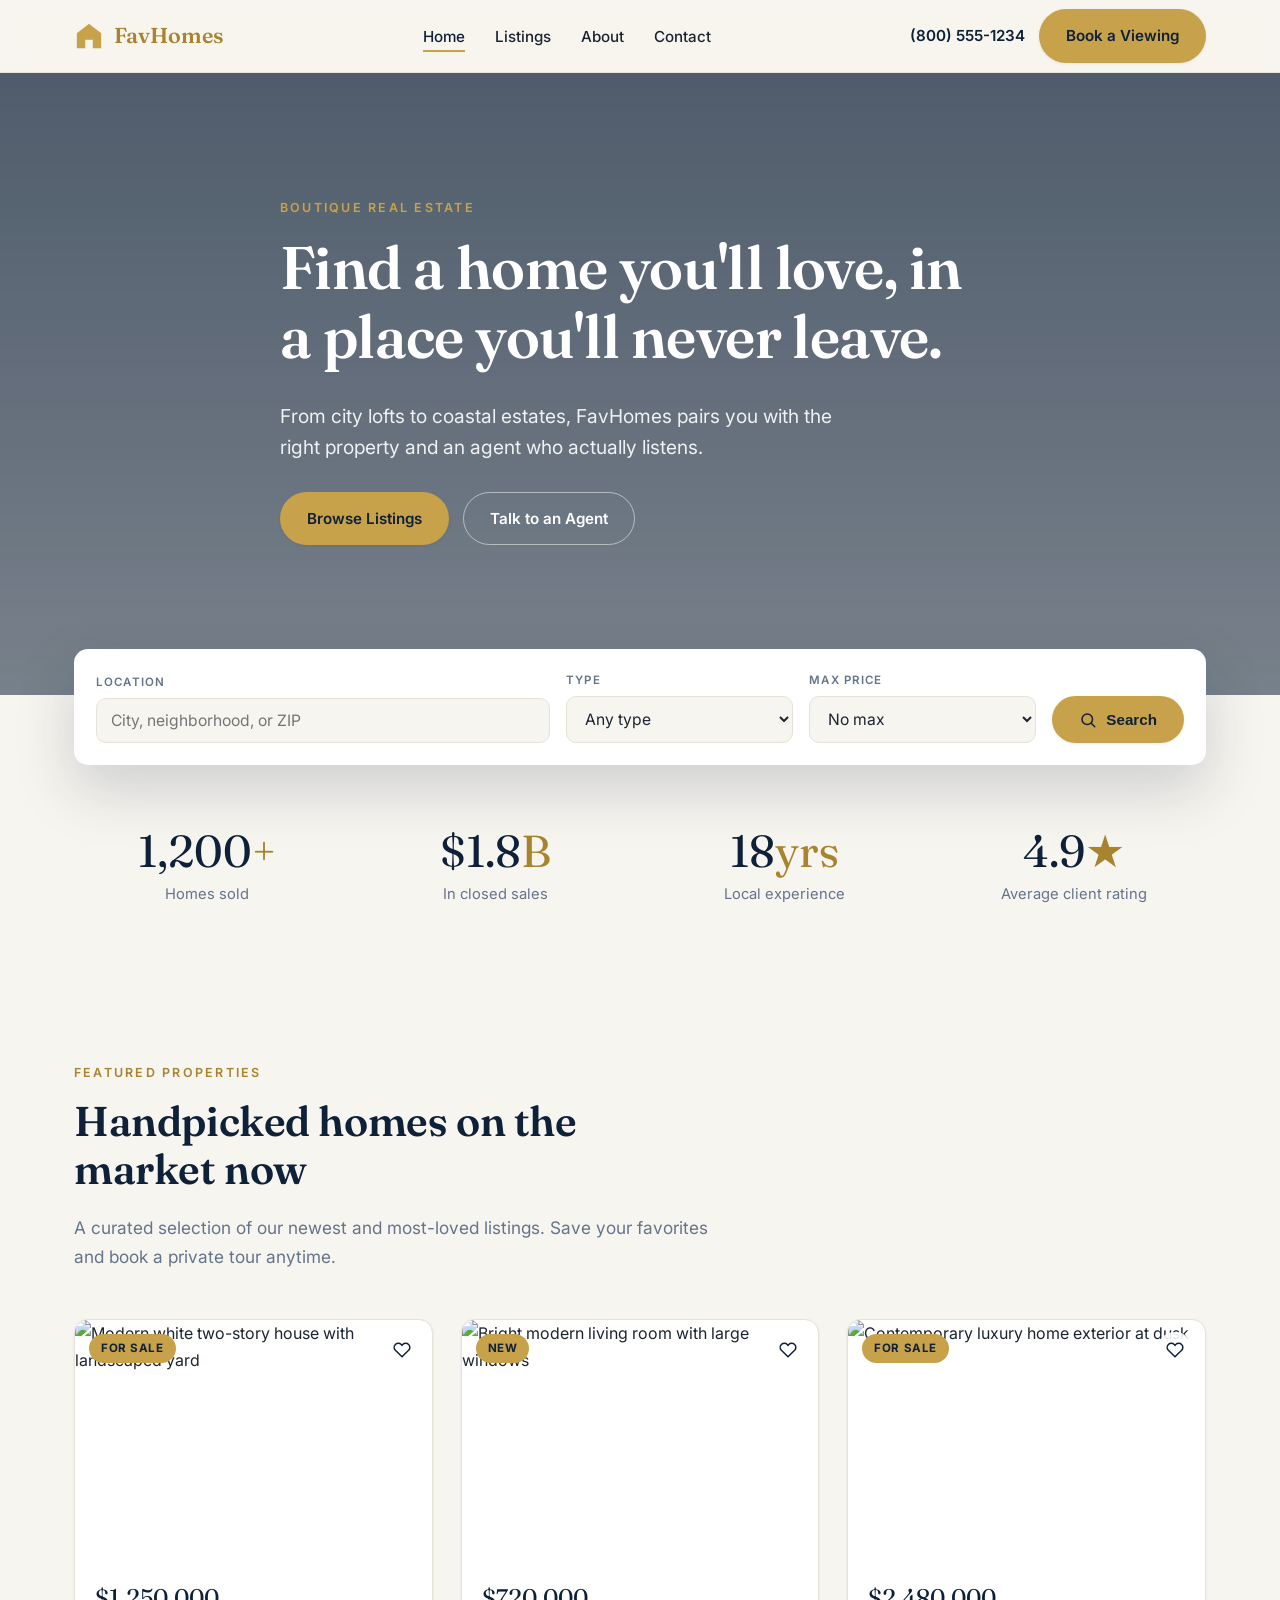
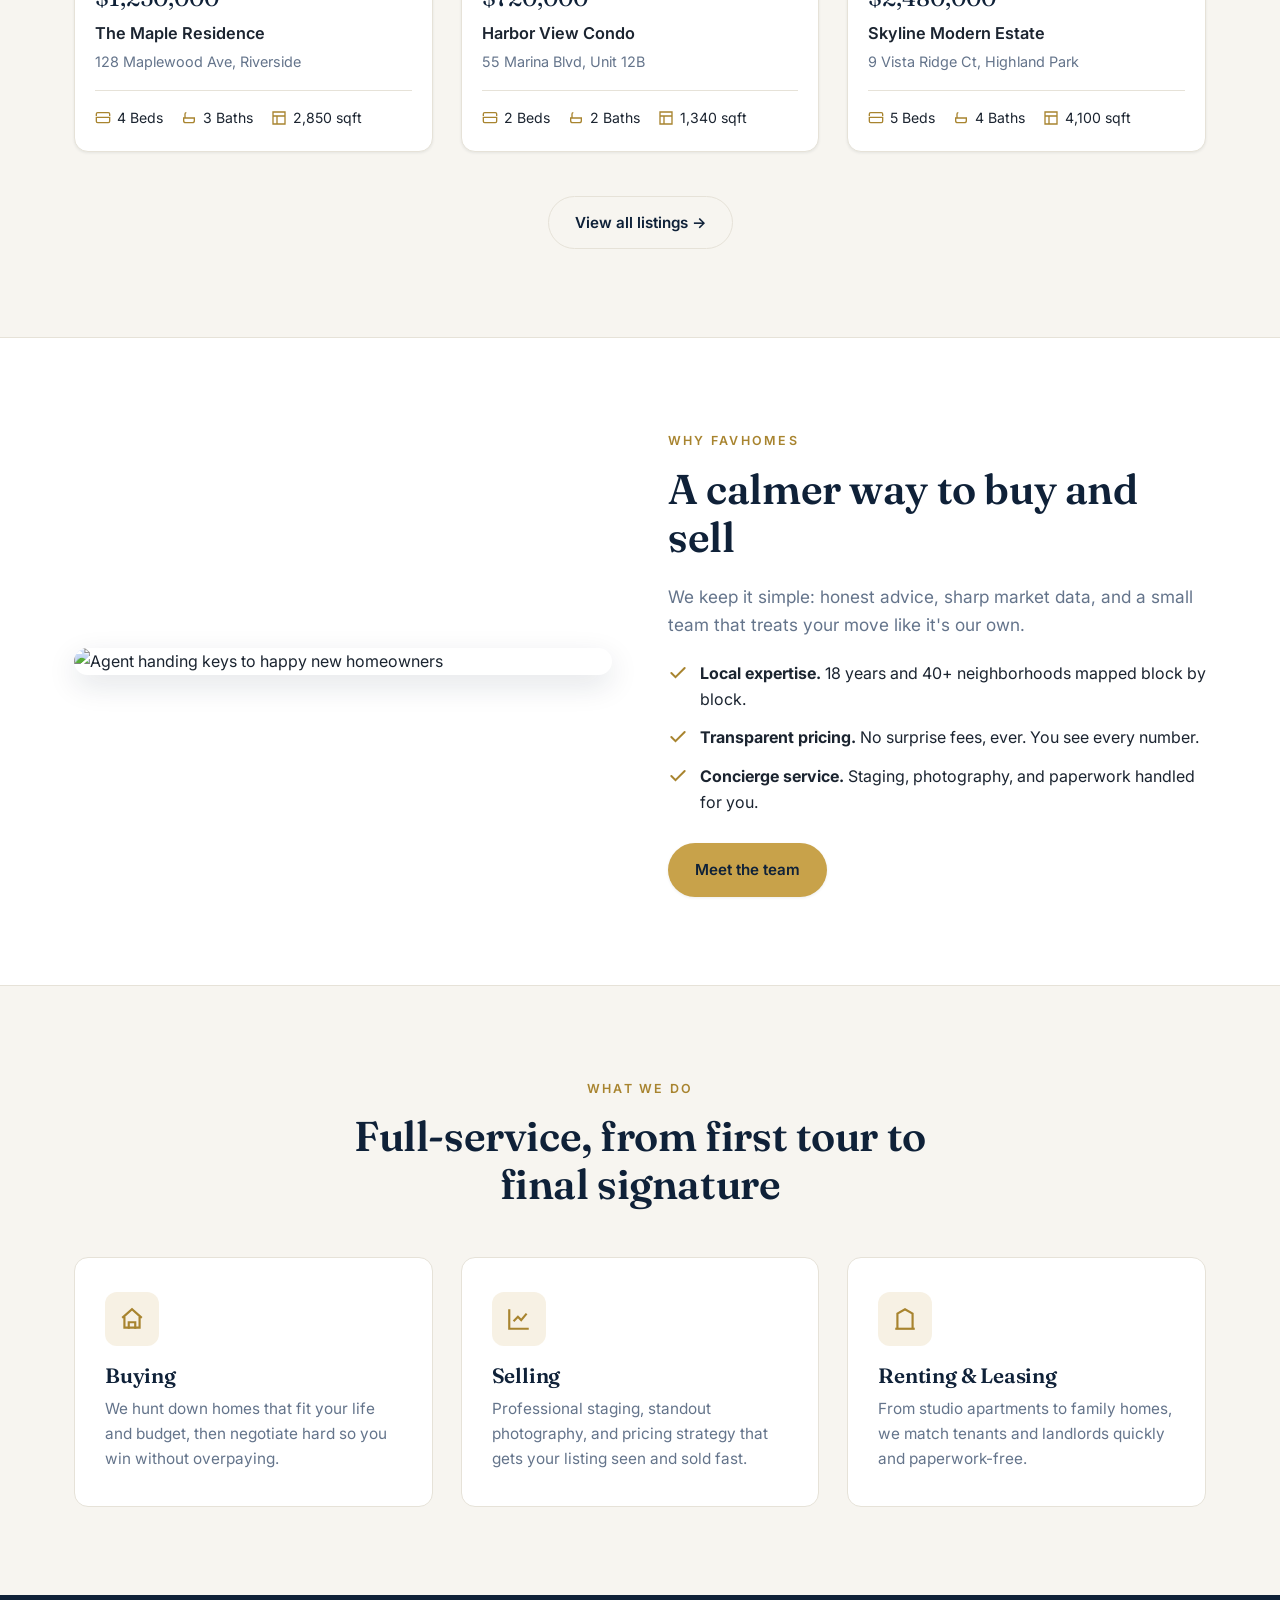
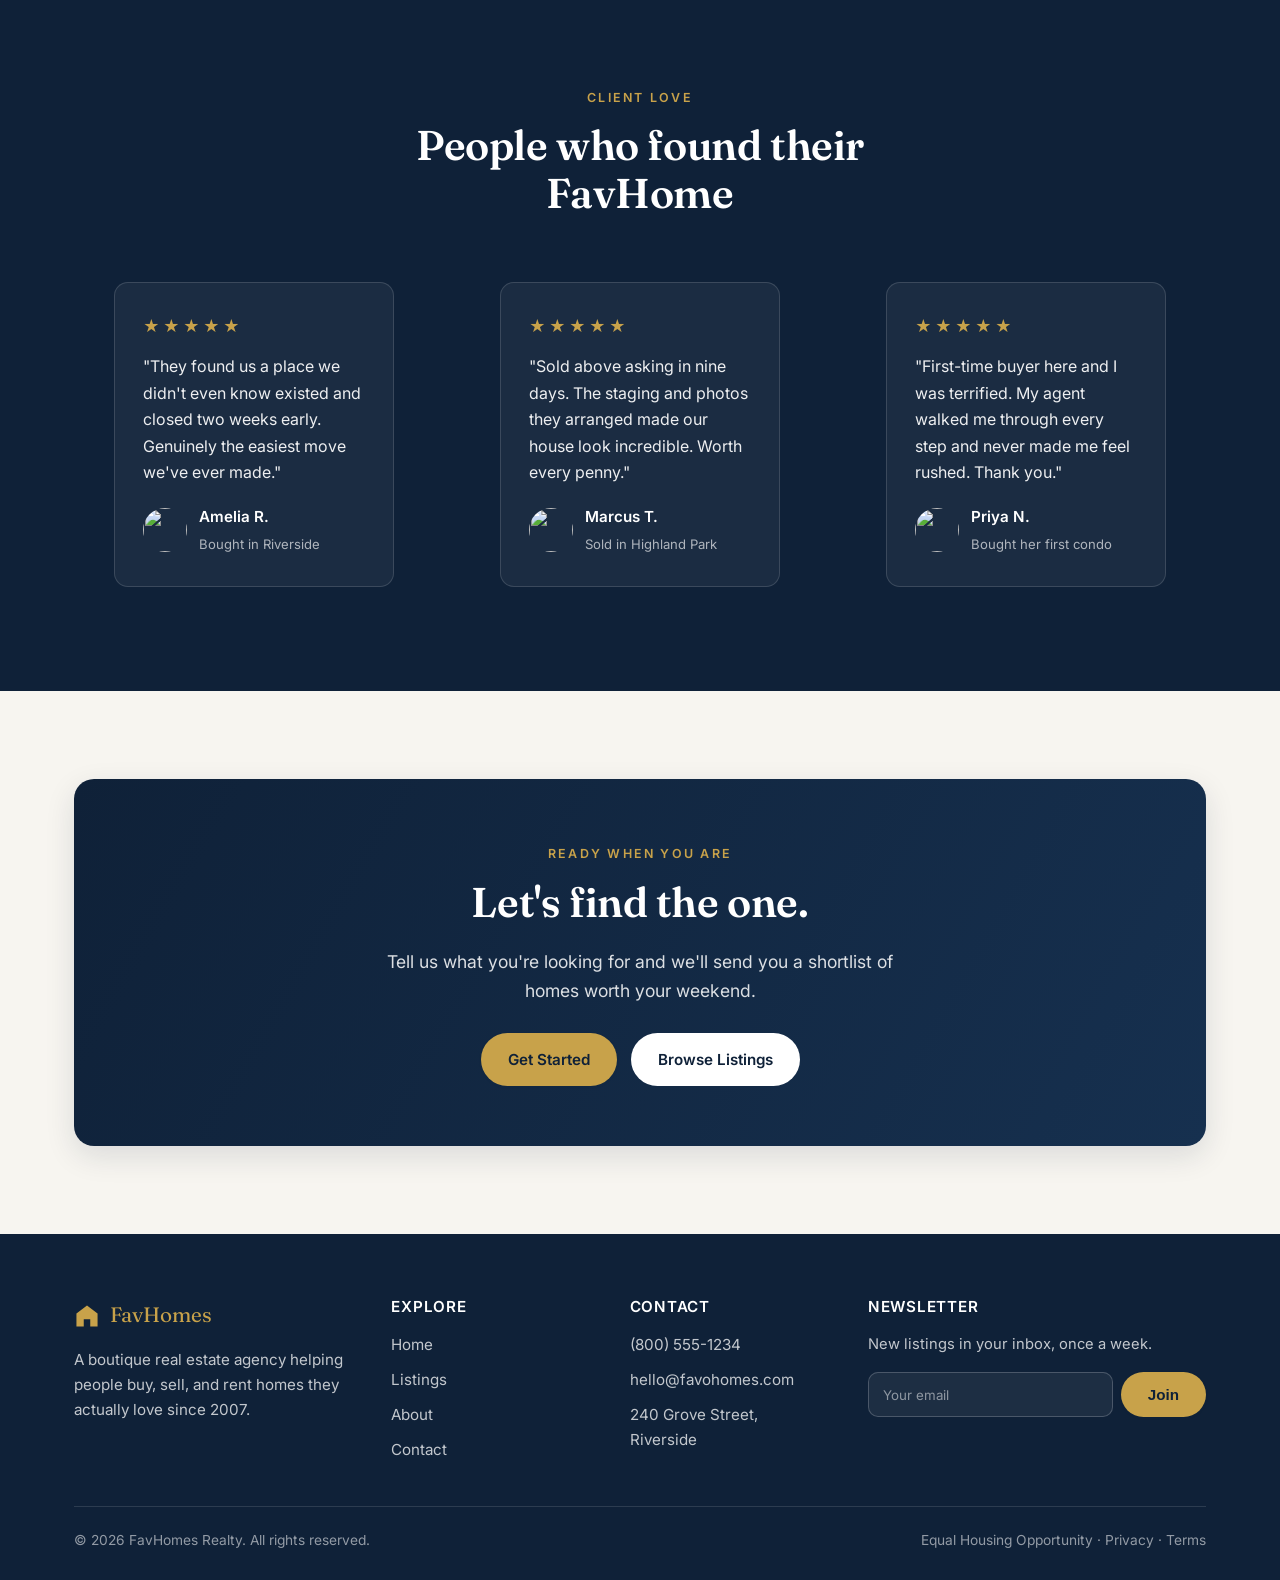
==== commit 3921ee97: "Align contact email to favohomes.com domain Co-Authored-By: Claude Opus 4.8 <noreply@anthropic.com>" ====
--- a/index.html
+++ b/index.html
@@ -296,7 +296,7 @@
           <h4>Contact</h4>
           <ul class="footer-links">
             <li><a href="tel:+18005551234">(800) 555-1234</a></li>
-            <li><a href="mailto:hello@favhomes.com">hello@favhomes.com</a></li>
+            <li><a href="mailto:hello@favohomes.com">hello@favohomes.com</a></li>
             <li>240 Grove Street, Riverside</li>
           </ul>
         </div>
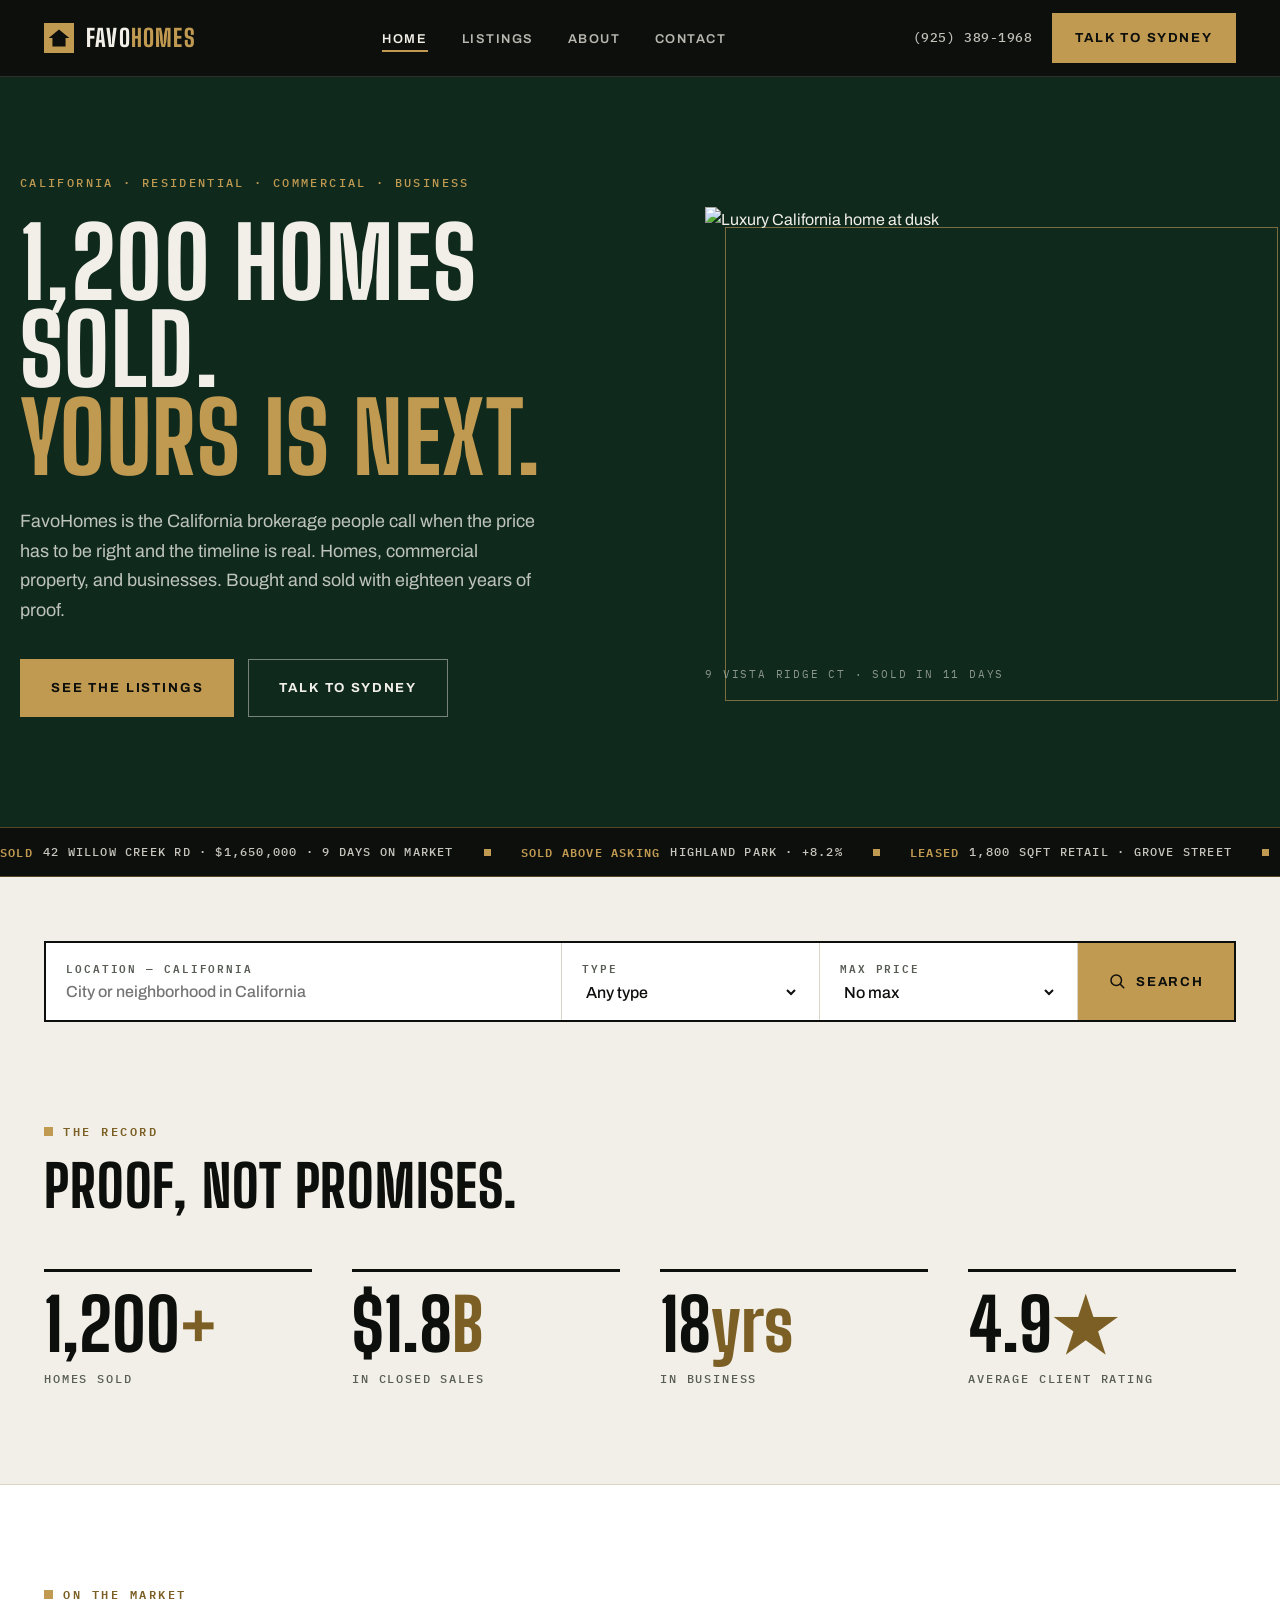
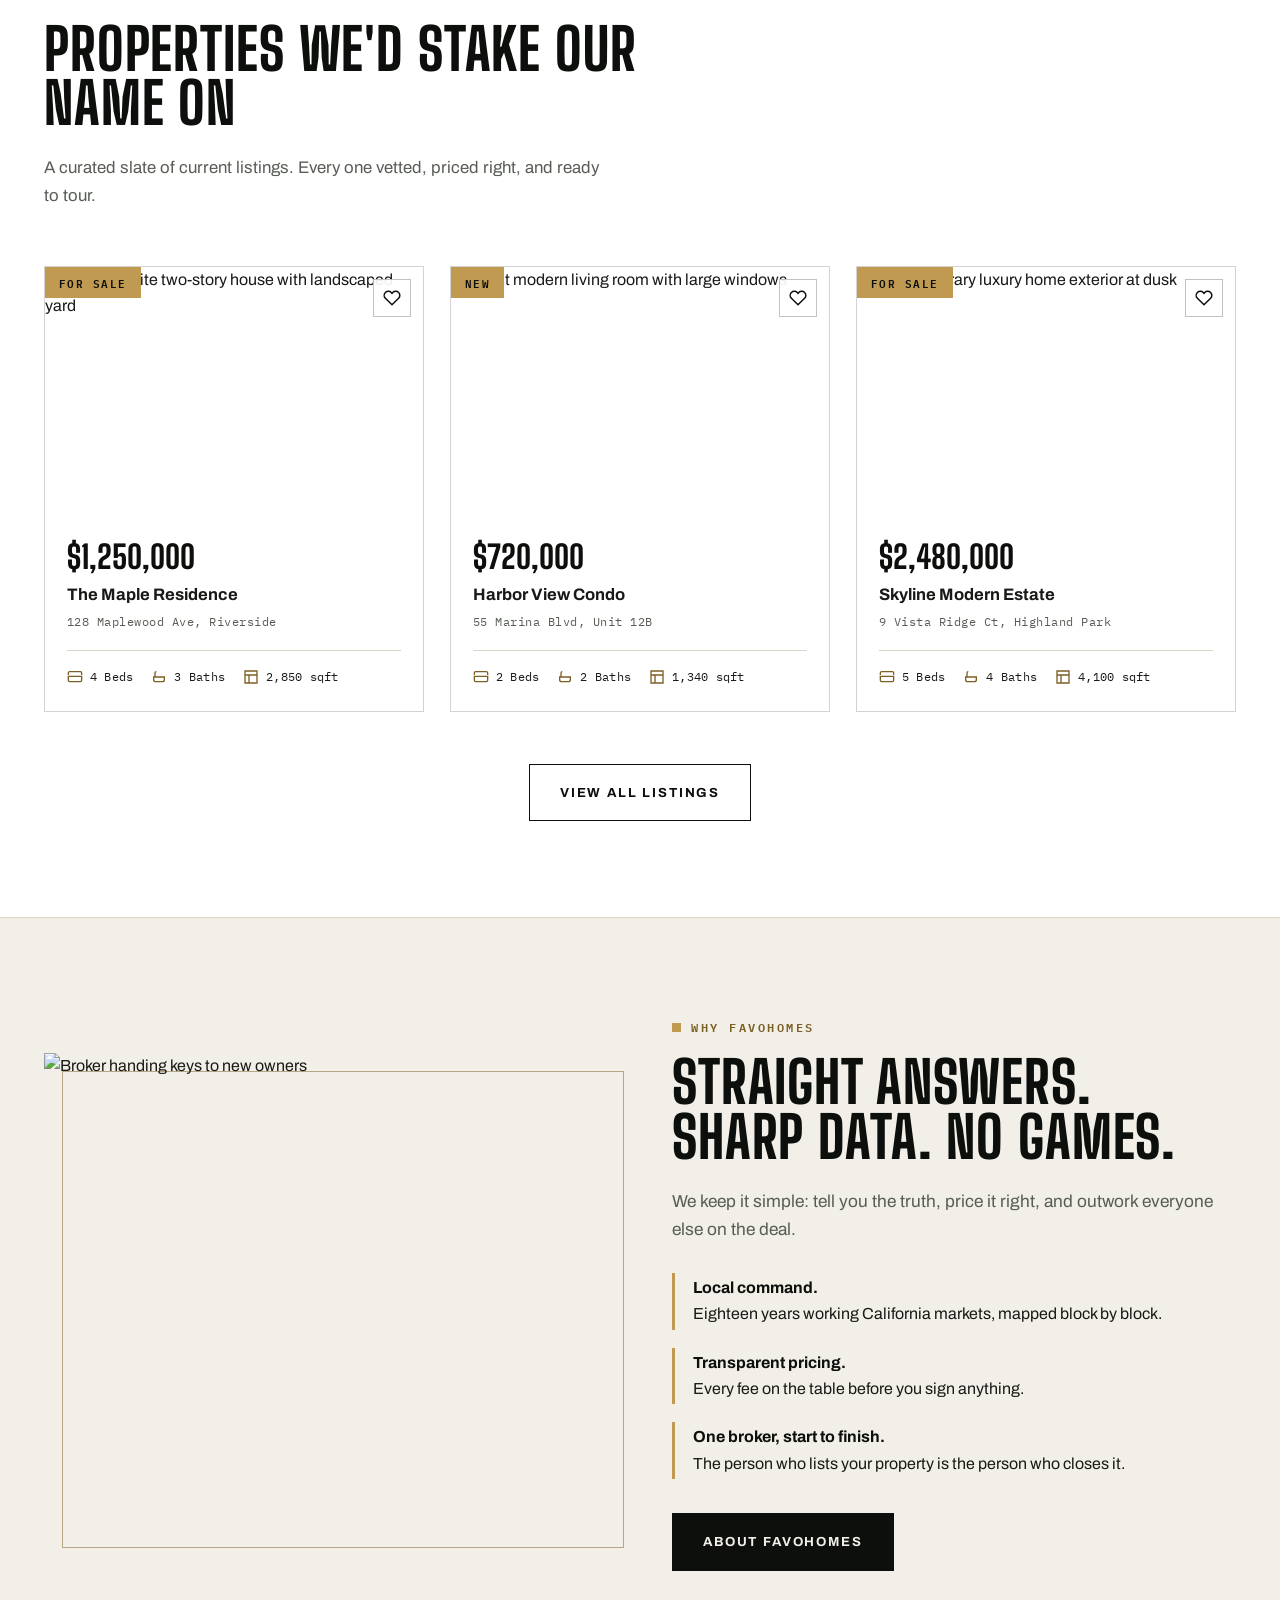
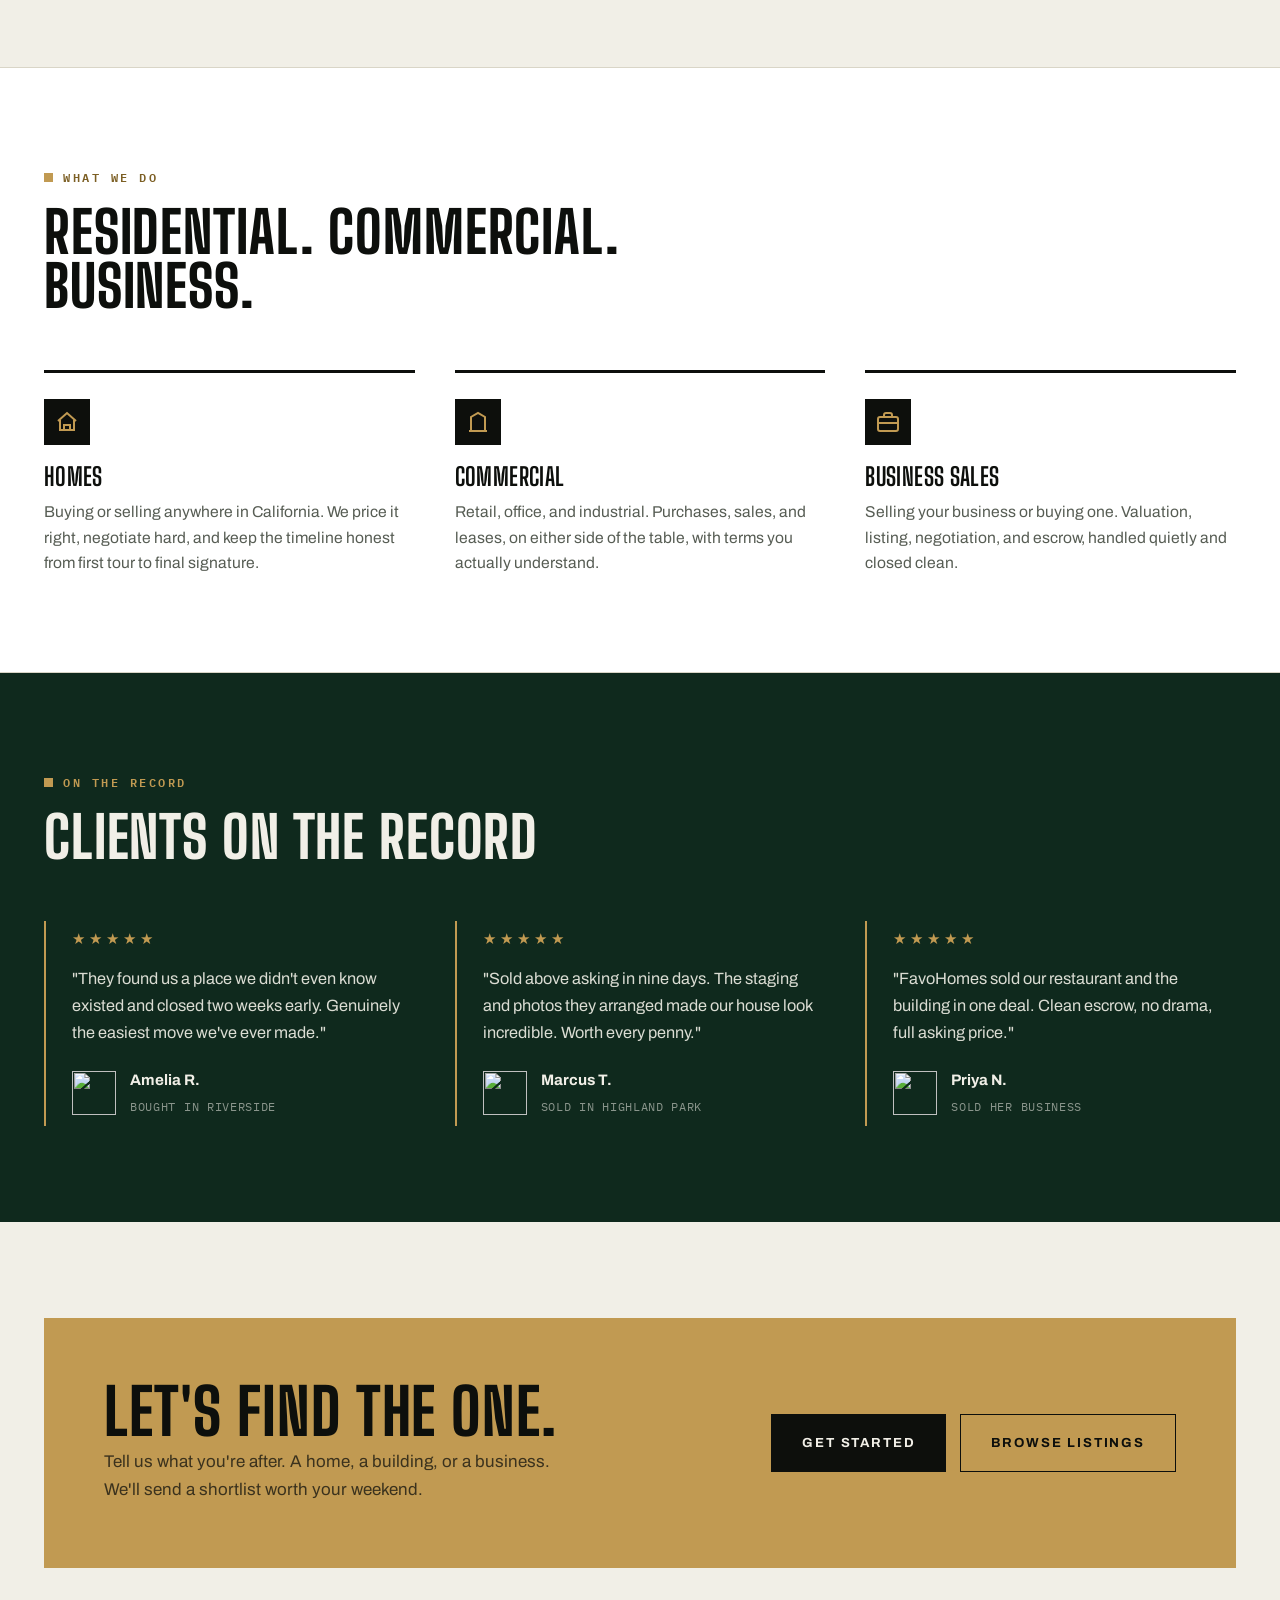
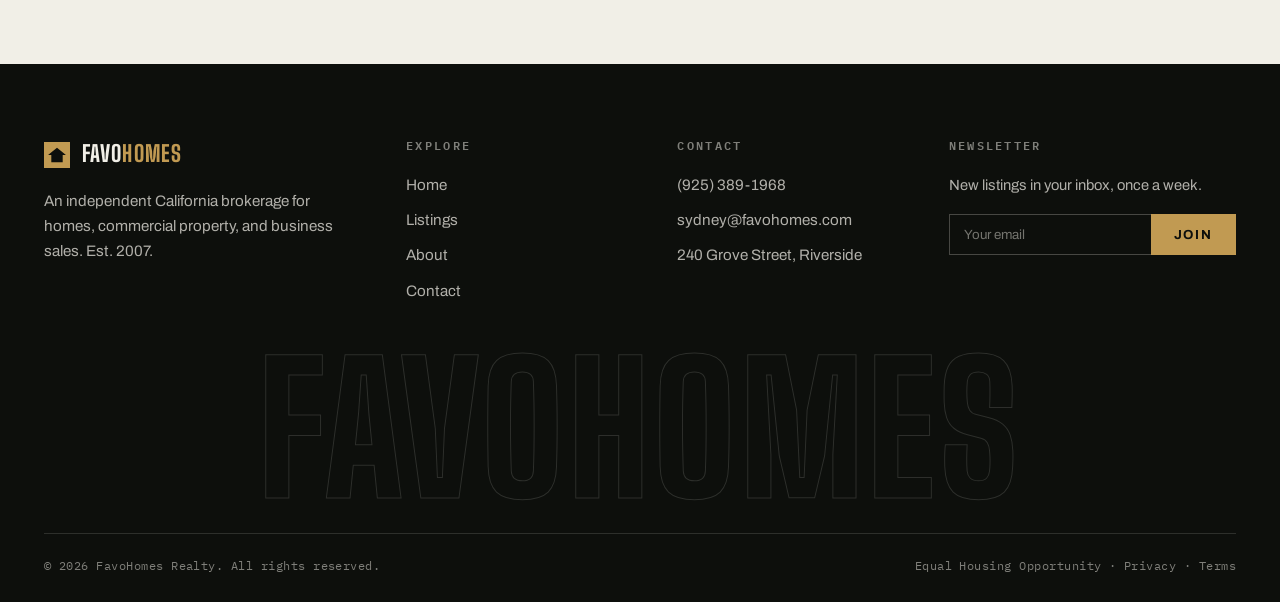
==== commit 281b95cd: "Redesign as FavoHomes: bold evergreen and brass identity Rebrand FavHomes to FavoHomes across all pa" ====
--- a/index.html
+++ b/index.html
@@ -3,22 +3,22 @@
 <head>
   <meta charset="UTF-8" />
   <meta name="viewport" content="width=device-width, initial-scale=1.0" />
-  <title>FavHomes — Find a Home You'll Love</title>
-  <meta name="description" content="FavHomes is a boutique real estate agency helping you buy, sell, and rent standout properties. Browse featured listings and connect with an expert agent." />
+  <title>FavoHomes — Homes, Commercial Property, and Businesses. Sold.</title>
+  <meta name="description" content="FavoHomes is an independent California brokerage for residential, commercial, and business sales. 1,200+ closings, $1.8B sold, eighteen years of proof." />
   <link rel="preconnect" href="https://fonts.googleapis.com" />
   <link rel="preconnect" href="https://fonts.gstatic.com" crossorigin />
-  <link href="https://fonts.googleapis.com/css2?family=Fraunces:opsz,wght@9..144,500;9..144,600;9..144,700&family=Inter:wght@400;500;600;700&display=swap" rel="stylesheet" />
+  <link href="https://fonts.googleapis.com/css2?family=Big+Shoulders+Display:wght@600;700;800&family=Archivo:wght@400;500;600;700&family=IBM+Plex+Mono:wght@400;500;600&display=swap" rel="stylesheet" />
   <link rel="stylesheet" href="css/styles.css" />
-  <link rel="icon" href="data:image/svg+xml,%3Csvg xmlns='http://www.w3.org/2000/svg' viewBox='0 0 32 32'%3E%3Cpath fill='%23c8a24a' d='M16 3 3 13v16h9v-9h8v9h9V13z'/%3E%3C/svg%3E" />
+  <link rel="icon" href="data:image/svg+xml,%3Csvg xmlns='http://www.w3.org/2000/svg' viewBox='0 0 32 32'%3E%3Crect width='32' height='32' fill='%230f291d'/%3E%3Cpath fill='%23c19a52' d='M16 7 5 16h4v9h14v-9h4z'/%3E%3C/svg%3E" />
 </head>
 <body>
 
   <!-- Header -->
   <header class="site-header">
     <div class="container nav">
-      <a class="brand" href="index.html" aria-label="FavHomes home">
-        <svg class="brand__mark" viewBox="0 0 32 32" aria-hidden="true"><path fill="#c8a24a" d="M16 3 3 13v16h9v-9h8v9h9V13z"/></svg>
-        <span><strong>Fav</strong><span>Homes</span></span>
+      <a class="brand" href="index.html" aria-label="FavoHomes home">
+        <svg class="brand__mark" viewBox="0 0 32 32" aria-hidden="true"><rect width="32" height="32" fill="#c19a52"/><path fill="#0d0f0c" d="M16 7 5 16h4v9h14v-9h4z"/></svg>
+        <span>Favo<em>Homes</em></span>
       </a>
       <nav aria-label="Primary">
         <ul class="nav__links">
@@ -29,8 +29,8 @@
         </ul>
       </nav>
       <div class="nav__cta">
-        <a class="nav__phone" href="tel:+18005551234">(800) 555-1234</a>
-        <a class="btn btn--primary" href="contact.html">Book a Viewing</a>
+        <a class="nav__phone" href="tel:+19253891968">(925) 389-1968</a>
+        <a class="btn btn--primary" href="contact.html">Talk to Sydney</a>
         <button class="nav__toggle" aria-label="Toggle menu" aria-expanded="false"><span></span><span></span><span></span></button>
       </div>
     </div>
@@ -39,22 +39,50 @@
   <!-- Hero -->
   <section class="hero">
     <div class="container hero__inner">
-      <span class="eyebrow" style="color:var(--gold)">Boutique Real Estate</span>
-      <h1>Find a home you'll love, in a place you'll never leave.</h1>
-      <p>From city lofts to coastal estates, FavHomes pairs you with the right property and an agent who actually listens.</p>
-      <div class="hero__actions">
-        <a class="btn btn--primary" href="listings.html">Browse Listings</a>
-        <a class="btn btn--outline-light" href="contact.html">Talk to an Agent</a>
-      </div>
-    </div>
-  </section>
+      <div>
+        <div class="hero__meta">California &middot; Residential &middot; Commercial &middot; Business</div>
+        <h1>1,200 homes sold.<span class="accent">Yours is next.</span></h1>
+        <p>FavoHomes is the California brokerage people call when the price has to be right and the timeline is real. Homes, commercial property, and businesses. Bought and sold with eighteen years of proof.</p>
+        <div class="hero__actions">
+          <a class="btn btn--primary" href="listings.html">See the Listings</a>
+          <a class="btn btn--outline-light" href="contact.html">Talk to Sydney</a>
+        </div>
+      </div>
+      <figure class="hero__media">
+        <img src="https://images.unsplash.com/photo-1512917774080-9991f1c4c750?auto=format&fit=crop&w=1200&q=80" alt="Luxury California home at dusk" />
+        <figcaption>9 Vista Ridge Ct &middot; Sold in 11 days</figcaption>
+      </figure>
+    </div>
+  </section>
+
+  <!-- Sales record ticker -->
+  <div class="ticker" aria-label="Recent sales record">
+    <div class="ticker__track">
+      <div class="ticker__group">
+        <span class="ticker__item"><strong>Sold</strong> 42 Willow Creek Rd &middot; $1,650,000 &middot; 9 days on market</span>
+        <span class="ticker__item"><strong>Sold above asking</strong> Highland Park &middot; +8.2%</span>
+        <span class="ticker__item"><strong>Leased</strong> 1,800 sqft retail &middot; Grove Street</span>
+        <span class="ticker__item"><strong>Business sold</strong> Family-run cafe &middot; full asking price</span>
+        <span class="ticker__item"><strong>Record</strong> $1.8B in career sales &middot; 1,200+ closings</span>
+        <span class="ticker__item"><strong>Est. 2007</strong> serving all of California</span>
+      </div>
+      <div class="ticker__group" aria-hidden="true">
+        <span class="ticker__item"><strong>Sold</strong> 42 Willow Creek Rd &middot; $1,650,000 &middot; 9 days on market</span>
+        <span class="ticker__item"><strong>Sold above asking</strong> Highland Park &middot; +8.2%</span>
+        <span class="ticker__item"><strong>Leased</strong> 1,800 sqft retail &middot; Grove Street</span>
+        <span class="ticker__item"><strong>Business sold</strong> Family-run cafe &middot; full asking price</span>
+        <span class="ticker__item"><strong>Record</strong> $1.8B in career sales &middot; 1,200+ closings</span>
+        <span class="ticker__item"><strong>Est. 2007</strong> serving all of California</span>
+      </div>
+    </div>
+  </div>
 
   <!-- Search bar -->
   <div class="container search">
     <form class="search__card" action="listings.html" method="get">
       <div class="field">
-        <label for="q">Location</label>
-        <input type="text" id="q" name="q" placeholder="City, neighborhood, or ZIP" />
+        <label for="q">Location — California</label>
+        <input type="text" id="q" name="q" placeholder="City or neighborhood in California" />
       </div>
       <div class="field">
         <label for="s-type">Type</label>
@@ -63,6 +91,7 @@
           <option value="house">House</option>
           <option value="condo">Condo</option>
           <option value="townhouse">Townhouse</option>
+          <option value="commercial">Commercial</option>
         </select>
       </div>
       <div class="field">
@@ -82,25 +111,29 @@
     </form>
   </div>
 
-  <!-- Stats -->
-  <section class="section section--tight">
-    <div class="container">
+  <!-- The record -->
+  <section class="section">
+    <div class="container">
+      <div class="section-head reveal">
+        <span class="eyebrow">The Record</span>
+        <h2>Proof, not promises.</h2>
+      </div>
       <div class="stats reveal">
         <div><div class="stat__num">1,200<span>+</span></div><div class="stat__label">Homes sold</div></div>
         <div><div class="stat__num">$1.8<span>B</span></div><div class="stat__label">In closed sales</div></div>
-        <div><div class="stat__num">18<span>yrs</span></div><div class="stat__label">Local experience</div></div>
-        <div><div class="stat__num">4.9<span>★</span></div><div class="stat__label">Average client rating</div></div>
+        <div><div class="stat__num">18<span>yrs</span></div><div class="stat__label">In business</div></div>
+        <div><div class="stat__num">4.9<span>&#9733;</span></div><div class="stat__label">Average client rating</div></div>
       </div>
     </div>
   </section>
 
   <!-- Featured listings -->
-  <section class="section" id="featured">
+  <section class="section section--panel" id="featured">
     <div class="container">
       <div class="section-head reveal">
-        <span class="eyebrow">Featured Properties</span>
-        <h2>Handpicked homes on the market now</h2>
-        <p>A curated selection of our newest and most-loved listings. Save your favorites and book a private tour anytime.</p>
+        <span class="eyebrow">On the Market</span>
+        <h2>Properties we'd stake our name on</h2>
+        <p>A curated slate of current listings. Every one vetted, priced right, and ready to tour.</p>
       </div>
 
       <div class="grid-listings">
@@ -168,69 +201,69 @@
         </article>
       </div>
 
-      <div style="text-align:center; margin-top:44px;">
-        <a class="btn btn--ghost" href="listings.html">View all listings →</a>
+      <div class="listings-foot">
+        <a class="btn btn--outline-dark" href="listings.html">View All Listings</a>
       </div>
     </div>
   </section>
 
   <!-- Why us split -->
-  <section class="section" style="background:var(--paper); border-top:1px solid var(--line); border-bottom:1px solid var(--line);">
+  <section class="section">
     <div class="container split">
       <div class="split__media reveal">
-        <img src="https://images.unsplash.com/photo-1560518883-ce09059eeffa?auto=format&fit=crop&w=900&q=80" alt="Agent handing keys to happy new homeowners" loading="lazy" />
+        <img src="https://images.unsplash.com/photo-1560518883-ce09059eeffa?auto=format&fit=crop&w=900&q=80" alt="Broker handing keys to new owners" loading="lazy" />
       </div>
       <div class="reveal">
-        <span class="eyebrow">Why FavHomes</span>
-        <h2>A calmer way to buy and sell</h2>
-        <p style="color:var(--muted); font-size:1.08rem;">We keep it simple: honest advice, sharp market data, and a small team that treats your move like it's our own.</p>
-        <ul class="check-list">
-          <li><svg width="20" height="20" viewBox="0 0 24 24" fill="none" stroke="currentColor" stroke-width="2.4" stroke-linecap="round"><path d="m20 6-11 11-5-5"/></svg><span><strong>Local expertise.</strong> 18 years and 40+ neighborhoods mapped block by block.</span></li>
-          <li><svg width="20" height="20" viewBox="0 0 24 24" fill="none" stroke="currentColor" stroke-width="2.4" stroke-linecap="round"><path d="m20 6-11 11-5-5"/></svg><span><strong>Transparent pricing.</strong> No surprise fees, ever. You see every number.</span></li>
-          <li><svg width="20" height="20" viewBox="0 0 24 24" fill="none" stroke="currentColor" stroke-width="2.4" stroke-linecap="round"><path d="m20 6-11 11-5-5"/></svg><span><strong>Concierge service.</strong> Staging, photography, and paperwork handled for you.</span></li>
+        <span class="eyebrow">Why FavoHomes</span>
+        <h2>Straight answers. Sharp data. No games.</h2>
+        <p class="lead">We keep it simple: tell you the truth, price it right, and outwork everyone else on the deal.</p>
+        <ul class="claims">
+          <li><strong>Local command.</strong> Eighteen years working California markets, mapped block by block.</li>
+          <li><strong>Transparent pricing.</strong> Every fee on the table before you sign anything.</li>
+          <li><strong>One broker, start to finish.</strong> The person who lists your property is the person who closes it.</li>
         </ul>
-        <a class="btn btn--primary" href="about.html">Meet the team</a>
+        <a class="btn btn--dark" href="about.html">About FavoHomes</a>
       </div>
     </div>
   </section>
 
   <!-- Services -->
-  <section class="section">
-    <div class="container">
-      <div class="section-head section-head--center reveal">
+  <section class="section section--panel">
+    <div class="container">
+      <div class="section-head reveal">
         <span class="eyebrow">What We Do</span>
-        <h2>Full-service, from first tour to final signature</h2>
+        <h2>Residential. Commercial. Business.</h2>
       </div>
       <div class="grid-3">
         <div class="feature reveal">
-          <div class="feature__icon"><svg width="26" height="26" viewBox="0 0 24 24" fill="none" stroke="currentColor" stroke-width="2"><path d="M3 11 12 3l9 8"/><path d="M5 10v10h14V10"/><path d="M9 21v-6h6v6"/></svg></div>
-          <h3>Buying</h3>
-          <p>We hunt down homes that fit your life and budget, then negotiate hard so you win without overpaying.</p>
+          <div class="feature__icon"><svg width="24" height="24" viewBox="0 0 24 24" fill="none" stroke="currentColor" stroke-width="2"><path d="M3 11 12 3l9 8"/><path d="M5 10v10h14V10"/><path d="M9 21v-6h6v6"/></svg></div>
+          <h3>Homes</h3>
+          <p>Buying or selling anywhere in California. We price it right, negotiate hard, and keep the timeline honest from first tour to final signature.</p>
         </div>
         <div class="feature reveal">
-          <div class="feature__icon"><svg width="26" height="26" viewBox="0 0 24 24" fill="none" stroke="currentColor" stroke-width="2"><path d="M3 3v18h18"/><path d="m7 14 4-4 3 3 5-6"/></svg></div>
-          <h3>Selling</h3>
-          <p>Professional staging, standout photography, and pricing strategy that gets your listing seen and sold fast.</p>
+          <div class="feature__icon"><svg width="24" height="24" viewBox="0 0 24 24" fill="none" stroke="currentColor" stroke-width="2"><path d="M3 21h18"/><path d="M5 21V7l7-4 7 4v14"/><path d="M9 9h.01M9 13h.01M9 17h.01M15 9h.01M15 13h.01M15 17h.01"/></svg></div>
+          <h3>Commercial</h3>
+          <p>Retail, office, and industrial. Purchases, sales, and leases, on either side of the table, with terms you actually understand.</p>
         </div>
         <div class="feature reveal">
-          <div class="feature__icon"><svg width="26" height="26" viewBox="0 0 24 24" fill="none" stroke="currentColor" stroke-width="2"><path d="M3 21h18"/><path d="M5 21V7l7-4 7 4v14"/><path d="M9 9h.01M9 13h.01M9 17h.01M15 9h.01M15 13h.01M15 17h.01"/></svg></div>
-          <h3>Renting & Leasing</h3>
-          <p>From studio apartments to family homes, we match tenants and landlords quickly and paperwork-free.</p>
+          <div class="feature__icon"><svg width="24" height="24" viewBox="0 0 24 24" fill="none" stroke="currentColor" stroke-width="2"><rect x="2" y="7" width="20" height="14" rx="2"/><path d="M16 7V5a2 2 0 0 0-2-2h-4a2 2 0 0 0-2 2v2"/><path d="M2 13h20"/></svg></div>
+          <h3>Business Sales</h3>
+          <p>Selling your business or buying one. Valuation, listing, negotiation, and escrow, handled quietly and closed clean.</p>
         </div>
       </div>
     </div>
   </section>
 
   <!-- Testimonials -->
-  <section class="section band-navy">
-    <div class="container">
-      <div class="section-head section-head--center reveal">
-        <span class="eyebrow">Client Love</span>
-        <h2>People who found their FavHome</h2>
+  <section class="section band-dark">
+    <div class="container">
+      <div class="section-head reveal">
+        <span class="eyebrow">On the Record</span>
+        <h2>Clients on the record</h2>
       </div>
       <div class="grid-quotes">
         <figure class="quote reveal">
-          <div class="quote__stars">★★★★★</div>
+          <div class="quote__stars">&#9733;&#9733;&#9733;&#9733;&#9733;</div>
           <p>"They found us a place we didn't even know existed and closed two weeks early. Genuinely the easiest move we've ever made."</p>
           <figcaption class="quote__by">
             <img class="quote__avatar" src="https://images.unsplash.com/photo-1494790108377-be9c29b29330?auto=format&fit=crop&w=100&q=80" alt="" />
@@ -238,7 +271,7 @@
           </figcaption>
         </figure>
         <figure class="quote reveal">
-          <div class="quote__stars">★★★★★</div>
+          <div class="quote__stars">&#9733;&#9733;&#9733;&#9733;&#9733;</div>
           <p>"Sold above asking in nine days. The staging and photos they arranged made our house look incredible. Worth every penny."</p>
           <figcaption class="quote__by">
             <img class="quote__avatar" src="https://images.unsplash.com/photo-1500648767791-00dcc994a43e?auto=format&fit=crop&w=100&q=80" alt="" />
@@ -246,11 +279,11 @@
           </figcaption>
         </figure>
         <figure class="quote reveal">
-          <div class="quote__stars">★★★★★</div>
-          <p>"First-time buyer here and I was terrified. My agent walked me through every step and never made me feel rushed. Thank you."</p>
+          <div class="quote__stars">&#9733;&#9733;&#9733;&#9733;&#9733;</div>
+          <p>"FavoHomes sold our restaurant and the building in one deal. Clean escrow, no drama, full asking price."</p>
           <figcaption class="quote__by">
             <img class="quote__avatar" src="https://images.unsplash.com/photo-1438761681033-6461ffad8d80?auto=format&fit=crop&w=100&q=80" alt="" />
-            <span><span class="quote__name">Priya N.</span><br><span class="quote__role">Bought her first condo</span></span>
+            <span><span class="quote__name">Priya N.</span><br><span class="quote__role">Sold her business</span></span>
           </figcaption>
         </figure>
       </div>
@@ -261,12 +294,13 @@
   <section class="section">
     <div class="container">
       <div class="cta reveal">
-        <span class="eyebrow" style="color:var(--gold)">Ready When You Are</span>
-        <h2>Let's find the one.</h2>
-        <p>Tell us what you're looking for and we'll send you a shortlist of homes worth your weekend.</p>
-        <div class="hero__actions">
-          <a class="btn btn--primary" href="contact.html">Get Started</a>
-          <a class="btn btn--light" href="listings.html">Browse Listings</a>
+        <div>
+          <h2>Let's find the one.</h2>
+          <p>Tell us what you're after. A home, a building, or a business. We'll send a shortlist worth your weekend.</p>
+        </div>
+        <div class="cta__actions">
+          <a class="btn btn--dark" href="contact.html">Get Started</a>
+          <a class="btn btn--outline-dark" href="listings.html">Browse Listings</a>
         </div>
       </div>
     </div>
@@ -278,10 +312,10 @@
       <div class="footer-grid">
         <div class="footer-about">
           <div class="footer-brand">
-            <svg width="26" height="26" viewBox="0 0 32 32" aria-hidden="true"><path fill="#c8a24a" d="M16 3 3 13v16h9v-9h8v9h9V13z"/></svg>
-            <span>Fav<span>Homes</span></span>
-          </div>
-          <p>A boutique real estate agency helping people buy, sell, and rent homes they actually love since 2007.</p>
+            <svg width="26" height="26" viewBox="0 0 32 32" aria-hidden="true"><rect width="32" height="32" fill="#c19a52"/><path fill="#0d0f0c" d="M16 7 5 16h4v9h14v-9h4z"/></svg>
+            <span>Favo<em>Homes</em></span>
+          </div>
+          <p>An independent California brokerage for homes, commercial property, and business sales. Est. 2007.</p>
         </div>
         <div>
           <h4>Explore</h4>
@@ -295,8 +329,8 @@
         <div>
           <h4>Contact</h4>
           <ul class="footer-links">
-            <li><a href="tel:+18005551234">(800) 555-1234</a></li>
-            <li><a href="mailto:hello@favohomes.com">hello@favohomes.com</a></li>
+            <li><a href="tel:+19253891968">(925) 389-1968</a></li>
+            <li><a href="mailto:sydney@favohomes.com">sydney@favohomes.com</a></li>
             <li>240 Grove Street, Riverside</li>
           </ul>
         </div>
@@ -309,9 +343,10 @@
           </form>
         </div>
       </div>
+      <div class="footer-watermark" aria-hidden="true">FavoHomes</div>
       <div class="footer-bottom">
-        <span>&copy; <span id="year">2026</span> FavHomes Realty. All rights reserved.</span>
-        <span>Equal Housing Opportunity · <a href="#">Privacy</a> · <a href="#">Terms</a></span>
+        <span>&copy; <span id="year">2026</span> FavoHomes Realty. All rights reserved.</span>
+        <span>Equal Housing Opportunity &middot; <a href="#">Privacy</a> &middot; <a href="#">Terms</a></span>
       </div>
     </div>
   </footer>
--- a/css/styles.css
+++ b/css/styles.css
@@ -1,25 +1,25 @@
 /* ==========================================================================
-   FavHomes — real estate agency
+   FavoHomes — real estate brokerage
    Shared stylesheet
    ========================================================================== */
 
 :root {
-  --navy: #0f2138;
-  --navy-2: #16304f;
-  --gold: #c8a24a;
-  --gold-dark: #a8842f;
-  --cream: #f7f5f0;
-  --paper: #ffffff;
-  --ink: #1b2430;
-  --muted: #64748b;
-  --line: #e6e2d8;
-  --radius: 14px;
-  --shadow-sm: 0 1px 3px rgba(15, 33, 56, .08);
-  --shadow-md: 0 10px 30px rgba(15, 33, 56, .12);
-  --shadow-lg: 0 24px 60px rgba(15, 33, 56, .18);
-  --maxw: 1180px;
-  --font-head: "Fraunces", Georgia, "Times New Roman", serif;
-  --font-body: "Inter", -apple-system, BlinkMacSystemFont, "Segoe UI", Roboto, sans-serif;
+  --ink: #0d0f0c;
+  --pine: #0f291d;
+  --pine-2: #143726;
+  --brass: #c19a52;
+  --brass-bright: #d8b36b;
+  --brass-dark: #7c5f24;
+  --paper: #f1efe7;
+  --card: #ffffff;
+  --text: #171a16;
+  --muted: #575d54;
+  --line: #d9d5c7;
+  --bone: #f1efe7;
+  --maxw: 1240px;
+  --font-display: "Big Shoulders Display", "Arial Narrow", Impact, sans-serif;
+  --font-body: "Archivo", -apple-system, BlinkMacSystemFont, "Segoe UI", Roboto, sans-serif;
+  --font-mono: "IBM Plex Mono", "SF Mono", Menlo, Consolas, monospace;
 }
 
 *,
@@ -31,8 +31,8 @@
 body {
   margin: 0;
   font-family: var(--font-body);
-  color: var(--ink);
-  background: var(--cream);
+  color: var(--text);
+  background: var(--paper);
   line-height: 1.65;
   -webkit-font-smoothing: antialiased;
   text-rendering: optimizeLegibility;
@@ -42,18 +42,24 @@
 
 a { color: inherit; text-decoration: none; }
 
-h1, h2, h3, h4 {
-  font-family: var(--font-head);
-  font-weight: 600;
-  line-height: 1.15;
-  color: var(--navy);
-  margin: 0 0 .5em;
-  letter-spacing: -0.01em;
-}
-
-h1 { font-size: clamp(2.4rem, 5vw, 3.75rem); }
-h2 { font-size: clamp(1.8rem, 3.4vw, 2.6rem); }
-h3 { font-size: 1.3rem; }
+::selection { background: var(--brass); color: var(--ink); }
+
+:focus-visible { outline: 2px solid var(--brass); outline-offset: 2px; }
+
+h1, h2, h3 {
+  font-family: var(--font-display);
+  font-weight: 800;
+  text-transform: uppercase;
+  line-height: 0.95;
+  color: var(--ink);
+  margin: 0 0 .4em;
+  letter-spacing: .015em;
+}
+
+h1 { font-size: clamp(3.2rem, 7vw, 5.8rem); }
+h2 { font-size: clamp(2.4rem, 4.6vw, 3.6rem); }
+h3 { font-size: 1.55rem; font-weight: 700; }
+h4 { font-family: var(--font-body); font-weight: 700; margin: 0 0 .4em; color: var(--ink); }
 
 p { margin: 0 0 1rem; }
 
@@ -64,90 +70,125 @@
   padding: 0 24px;
 }
 
-.section { padding: 88px 0; }
+.section { padding: 96px 0; }
 .section--tight { padding: 64px 0; }
+.section--panel { background: var(--card); border-top: 1px solid var(--line); border-bottom: 1px solid var(--line); }
 
 .eyebrow {
-  display: inline-block;
-  font-family: var(--font-body);
-  font-size: .78rem;
+  display: inline-flex;
+  align-items: center;
+  gap: 10px;
+  font-family: var(--font-mono);
+  font-size: .72rem;
   font-weight: 600;
-  letter-spacing: .18em;
-  text-transform: uppercase;
-  color: var(--gold-dark);
-  margin-bottom: 14px;
-}
-
-.section-head { max-width: 640px; margin-bottom: 48px; }
+  letter-spacing: .22em;
+  text-transform: uppercase;
+  color: var(--brass-dark);
+  margin-bottom: 18px;
+}
+.eyebrow::before {
+  content: "";
+  width: 9px;
+  height: 9px;
+  flex: none;
+  background: var(--brass);
+}
+
+.section-head { max-width: 720px; margin-bottom: 56px; }
 .section-head--center { margin-left: auto; margin-right: auto; text-align: center; }
-.section-head p { color: var(--muted); font-size: 1.08rem; }
+.section-head--center .eyebrow { justify-content: center; }
+.section-head p { color: var(--muted); font-size: 1.05rem; max-width: 560px; }
+.section-head--center p { margin-left: auto; margin-right: auto; }
 
 /* -------- Buttons -------- */
 .btn {
   display: inline-flex;
   align-items: center;
-  gap: 9px;
-  font-weight: 600;
-  font-size: .95rem;
-  padding: 13px 26px;
-  border-radius: 999px;
-  border: 1.5px solid transparent;
+  justify-content: center;
+  gap: 10px;
+  font-family: var(--font-body);
+  font-weight: 700;
+  font-size: .82rem;
+  letter-spacing: .14em;
+  text-transform: uppercase;
+  padding: 17px 30px;
+  border-radius: 0;
+  border: 1px solid transparent;
   cursor: pointer;
-  transition: transform .15s ease, box-shadow .2s ease, background .2s ease, color .2s ease;
+  transition: background .18s ease, color .18s ease, border-color .18s ease;
   white-space: nowrap;
 }
 .btn:active { transform: translateY(1px); }
-.btn--primary { background: var(--gold); color: var(--navy); box-shadow: var(--shadow-sm); }
-.btn--primary:hover { background: var(--gold-dark); color: #fff; box-shadow: var(--shadow-md); }
-.btn--ghost { background: transparent; color: var(--navy); border-color: var(--line); }
-.btn--ghost:hover { border-color: var(--navy); }
-.btn--light { background: #fff; color: var(--navy); }
-.btn--light:hover { background: var(--cream); }
-.btn--outline-light { background: transparent; color: #fff; border-color: rgba(255,255,255,.5); }
-.btn--outline-light:hover { border-color: #fff; background: rgba(255,255,255,.08); }
+.btn--primary { background: var(--brass); color: var(--ink); }
+.btn--primary:hover { background: var(--brass-bright); }
+.btn--dark { background: var(--ink); color: var(--paper); }
+.btn--dark:hover { background: var(--pine-2); color: #fff; }
+.btn--outline-light { background: transparent; color: var(--bone); border-color: rgba(241, 239, 231, .45); }
+.btn--outline-light:hover { border-color: var(--bone); background: rgba(241, 239, 231, .08); }
+.btn--outline-dark { background: transparent; color: var(--ink); border-color: var(--ink); }
+.btn--outline-dark:hover { background: var(--ink); color: var(--paper); }
 
 /* -------- Header / Nav -------- */
 .site-header {
   position: sticky;
   top: 0;
   z-index: 50;
-  background: rgba(247, 245, 240, .88);
-  backdrop-filter: saturate(160%) blur(12px);
-  border-bottom: 1px solid var(--line);
+  background: var(--ink);
+  border-bottom: 1px solid rgba(241, 239, 231, .14);
 }
 .nav {
   display: flex;
   align-items: center;
   justify-content: space-between;
-  height: 72px;
-}
-.brand { display: flex; align-items: center; gap: 10px; font-family: var(--font-head); font-size: 1.35rem; font-weight: 600; color: var(--navy); }
+  height: 76px;
+}
+.brand {
+  display: flex;
+  align-items: center;
+  gap: 12px;
+  font-family: var(--font-display);
+  font-size: 1.5rem;
+  font-weight: 800;
+  letter-spacing: .05em;
+  text-transform: uppercase;
+  color: var(--bone);
+}
 .brand__mark { width: 30px; height: 30px; flex: none; }
-.brand strong { font-weight: 600; }
-.brand span { color: var(--gold-dark); }
-
-.nav__links { display: flex; align-items: center; gap: 30px; list-style: none; margin: 0; padding: 0; }
+.brand em { font-style: normal; color: var(--brass); }
+
+.nav__links { display: flex; align-items: center; gap: 34px; list-style: none; margin: 0; padding: 0; }
 .nav__links a {
-  font-size: .95rem;
-  font-weight: 500;
-  color: var(--ink);
+  font-size: .8rem;
+  font-weight: 600;
+  letter-spacing: .12em;
+  text-transform: uppercase;
+  color: rgba(241, 239, 231, .75);
   position: relative;
-  padding: 4px 0;
+  padding: 6px 0;
 }
 .nav__links a::after {
   content: "";
   position: absolute;
-  left: 0; bottom: -2px;
+  left: 0; bottom: 0;
   width: 0; height: 2px;
-  background: var(--gold);
+  background: var(--brass);
   transition: width .2s ease;
 }
+.nav__links a:hover { color: var(--bone); }
 .nav__links a:hover::after,
 .nav__links a.active::after { width: 100%; }
-.nav__links a.active { color: var(--navy); }
-
-.nav__cta { display: flex; align-items: center; gap: 14px; }
-.nav__phone { font-weight: 600; font-size: .95rem; color: var(--navy); }
+.nav__links a.active { color: var(--bone); }
+
+.nav__cta { display: flex; align-items: center; gap: 20px; }
+.nav__phone {
+  font-family: var(--font-mono);
+  font-weight: 500;
+  font-size: .82rem;
+  letter-spacing: .04em;
+  color: rgba(241, 239, 231, .8);
+}
+.nav__phone:hover { color: var(--brass); }
+.nav__cta .btn { padding: 13px 22px; }
 
 .nav__toggle {
   display: none;
@@ -157,314 +198,564 @@
   padding: 8px;
 }
 .nav__toggle span {
-  display: block; width: 24px; height: 2px; background: var(--navy); border-radius: 2px;
+  display: block; width: 24px; height: 2px; background: var(--bone);
   transition: transform .2s ease, opacity .2s ease;
 }
-.nav__toggle span + span { margin-top: 5px; }
+.nav__toggle span + span { margin-top: 6px; }
 
 /* -------- Hero -------- */
 .hero {
+  background: var(--pine);
+  color: var(--bone);
+}
+.hero__inner {
+  display: grid;
+  grid-template-columns: 1.05fr .95fr;
+  gap: 72px;
+  align-items: center;
+  padding: 96px 0 110px;
+}
+.hero__meta {
+  font-family: var(--font-mono);
+  font-size: .74rem;
+  font-weight: 500;
+  letter-spacing: .2em;
+  text-transform: uppercase;
+  color: var(--brass);
+  margin-bottom: 26px;
+}
+.hero h1 {
+  color: var(--bone);
+  font-size: clamp(3.6rem, 7.6vw, 6.6rem);
+  line-height: .9;
+  margin-bottom: 26px;
+}
+.hero h1 .accent { display: block; color: var(--brass); }
+.hero p { font-size: 1.12rem; color: rgba(241, 239, 231, .78); max-width: 520px; }
+.hero__actions { display: flex; flex-wrap: wrap; gap: 14px; margin-top: 34px; }
+
+.hero__media { position: relative; margin: 10px 0; }
+.hero__media::before {
+  content: "";
+  position: absolute;
+  top: 20px; left: 20px; right: -18px; bottom: -18px;
+  border: 1px solid rgba(193, 154, 82, .6);
+}
+.hero__media img {
   position: relative;
-  color: #fff;
-  background: linear-gradient(180deg, rgba(15,33,56,.72), rgba(15,33,56,.55)),
-              url("https://images.unsplash.com/photo-1512917774080-9991f1c4c750?auto=format&fit=crop&w=1920&q=80") center/cover no-repeat;
-}
-.hero__inner { padding: 120px 0 150px; max-width: 720px; }
-.hero h1 { color: #fff; }
-.hero p { font-size: 1.2rem; color: rgba(255,255,255,.9); max-width: 560px; }
-.hero__actions { display: flex; flex-wrap: wrap; gap: 14px; margin-top: 28px; }
+  width: 100%;
+  aspect-ratio: 4 / 3.2;
+  object-fit: cover;
+}
+.hero__media figcaption {
+  position: relative;
+  margin-top: 14px;
+  font-family: var(--font-mono);
+  font-size: .7rem;
+  letter-spacing: .16em;
+  text-transform: uppercase;
+  color: rgba(241, 239, 231, .55);
+}
+
+/* -------- Sales record ticker -------- */
+.ticker {
+  background: var(--ink);
+  border-top: 1px solid rgba(193, 154, 82, .4);
+  border-bottom: 1px solid rgba(193, 154, 82, .4);
+  overflow: hidden;
+}
+.ticker__track {
+  display: flex;
+  width: max-content;
+  animation: ticker-scroll 42s linear infinite;
+}
+.ticker:hover .ticker__track { animation-play-state: paused; }
+.ticker__group { display: flex; flex: none; }
+.ticker__item {
+  display: flex;
+  align-items: center;
+  padding: 14px 0;
+  font-family: var(--font-mono);
+  font-size: .76rem;
+  font-weight: 500;
+  letter-spacing: .1em;
+  text-transform: uppercase;
+  color: rgba(241, 239, 231, .82);
+  white-space: nowrap;
+}
+.ticker__item strong { color: var(--brass); font-weight: 600; margin-right: 10px; }
+.ticker__item::after {
+  content: "";
+  width: 7px;
+  height: 7px;
+  background: var(--brass);
+  margin: 0 30px;
+}
+@keyframes ticker-scroll {
+  to { transform: translateX(-50%); }
+}
 
 /* -------- Search bar -------- */
-.search {
-  position: relative;
-  z-index: 5;
-  margin-top: -46px;
-  margin-bottom: 0;
-}
+.search { margin-top: 64px; }
 .search__card {
-  background: var(--paper);
-  border-radius: var(--radius);
-  box-shadow: var(--shadow-lg);
-  padding: 22px;
+  background: var(--card);
+  border: 2px solid var(--ink);
   display: grid;
   grid-template-columns: 2fr 1fr 1fr auto;
-  gap: 16px;
-  align-items: end;
-}
-.field { display: flex; flex-direction: column; gap: 6px; }
-.field label { font-size: .72rem; font-weight: 600; letter-spacing: .1em; text-transform: uppercase; color: var(--muted); }
+  align-items: stretch;
+}
+.field {
+  display: flex;
+  flex-direction: column;
+  gap: 4px;
+  padding: 16px 20px;
+  border-right: 1px solid var(--line);
+}
+.field label {
+  font-family: var(--font-mono);
+  font-size: .66rem;
+  font-weight: 600;
+  letter-spacing: .18em;
+  text-transform: uppercase;
+  color: var(--muted);
+}
 .field input,
 .field select {
   font-family: inherit;
-  font-size: .98rem;
-  padding: 12px 14px;
-  border: 1px solid var(--line);
-  border-radius: 10px;
-  background: var(--cream);
+  font-size: 1rem;
+  font-weight: 500;
+  padding: 2px 0;
+  border: 0;
+  background: transparent;
   color: var(--ink);
   width: 100%;
 }
 .field input:focus,
-.field select:focus { outline: 2px solid var(--gold); outline-offset: 1px; background: #fff; }
-.search__card .btn { height: 47px; justify-content: center; }
-
-/* -------- Stats -------- */
-.stats { display: grid; grid-template-columns: repeat(4, 1fr); gap: 24px; text-align: center; }
-.stat__num { font-family: var(--font-head); font-size: clamp(2rem, 4vw, 2.8rem); color: var(--navy); line-height: 1; }
-.stat__num span { color: var(--gold-dark); }
-.stat__label { font-size: .92rem; color: var(--muted); margin-top: 8px; }
+.field select:focus { outline: none; }
+.field:focus-within { box-shadow: inset 0 -3px 0 var(--brass); }
+.search__card .btn { height: 100%; border: 0; }
+
+/* -------- Stats / the record -------- */
+.stats { display: grid; grid-template-columns: repeat(4, 1fr); gap: 40px; }
+.stats > div { border-top: 3px solid var(--ink); padding-top: 20px; }
+.stat__num {
+  font-family: var(--font-display);
+  font-weight: 800;
+  font-size: clamp(3rem, 5.6vw, 4.8rem);
+  line-height: .9;
+  color: var(--ink);
+}
+.stat__num span { color: var(--brass-dark); }
+.stat__label {
+  font-family: var(--font-mono);
+  font-size: .72rem;
+  font-weight: 500;
+  letter-spacing: .16em;
+  text-transform: uppercase;
+  color: var(--muted);
+  margin-top: 12px;
+}
 
 /* -------- Listings grid -------- */
 .grid-listings {
   display: grid;
   grid-template-columns: repeat(3, 1fr);
-  gap: 28px;
+  gap: 26px;
 }
 .card {
-  background: var(--paper);
-  border-radius: var(--radius);
+  background: var(--card);
+  border: 1px solid rgba(13, 15, 12, .18);
   overflow: hidden;
-  box-shadow: var(--shadow-sm);
-  border: 1px solid var(--line);
-  transition: transform .2s ease, box-shadow .2s ease;
   display: flex;
   flex-direction: column;
-}
-.card:hover { transform: translateY(-5px); box-shadow: var(--shadow-md); }
+  transition: border-color .2s ease, transform .2s ease;
+}
+.card:hover { border-color: var(--ink); transform: translateY(-4px); }
 .card__media { position: relative; aspect-ratio: 3 / 2; overflow: hidden; }
 .card__media img { width: 100%; height: 100%; object-fit: cover; transition: transform .4s ease; }
-.card:hover .card__media img { transform: scale(1.05); }
+.card:hover .card__media img { transform: scale(1.04); }
 .card__tag {
-  position: absolute; top: 14px; left: 14px;
-  background: var(--gold); color: var(--navy);
-  font-size: .72rem; font-weight: 700; letter-spacing: .05em; text-transform: uppercase;
-  padding: 5px 12px; border-radius: 999px;
-}
-.card__tag--sold { background: var(--navy); color: #fff; }
+  position: absolute; top: 0; left: 0;
+  background: var(--brass); color: var(--ink);
+  font-family: var(--font-mono);
+  font-size: .66rem; font-weight: 600; letter-spacing: .14em; text-transform: uppercase;
+  padding: 7px 14px;
+}
+.card__tag--sold { background: var(--ink); color: var(--bone); }
 .card__fav {
   position: absolute; top: 12px; right: 12px;
-  width: 36px; height: 36px; border-radius: 50%;
-  background: rgba(255,255,255,.9); border: 0; cursor: pointer;
-  display: grid; place-items: center; color: var(--navy);
-  transition: background .2s ease, color .2s ease, transform .15s ease;
-}
-.card__fav:hover { background: #fff; transform: scale(1.08); }
-.card__fav.is-active { background: var(--gold); color: #fff; }
-.card__body { padding: 20px 20px 22px; display: flex; flex-direction: column; flex: 1; }
-.card__price { font-family: var(--font-head); font-size: 1.5rem; color: var(--navy); margin-bottom: 2px; }
-.card__title { font-size: 1.02rem; font-weight: 600; margin-bottom: 4px; }
-.card__addr { font-size: .9rem; color: var(--muted); margin-bottom: 16px; }
+  width: 38px; height: 38px;
+  background: rgba(255, 255, 255, .92);
+  border: 1px solid rgba(13, 15, 12, .25);
+  cursor: pointer;
+  display: grid; place-items: center; color: var(--ink);
+  transition: background .2s ease, color .2s ease;
+}
+.card__fav:hover { background: #fff; border-color: var(--ink); }
+.card__fav.is-active { background: var(--brass); border-color: var(--brass); color: var(--ink); }
+.card__body { padding: 22px 22px 24px; display: flex; flex-direction: column; flex: 1; }
+.card__price {
+  font-family: var(--font-display);
+  font-weight: 800;
+  font-size: 2rem;
+  line-height: 1;
+  color: var(--ink);
+  margin-bottom: 8px;
+}
+.card__title { font-size: 1.04rem; font-weight: 700; margin-bottom: 4px; }
+.card__addr {
+  font-family: var(--font-mono);
+  font-size: .76rem;
+  letter-spacing: .04em;
+  color: var(--muted);
+  margin-bottom: 18px;
+}
 .card__meta {
   display: flex; gap: 18px; margin-top: auto;
-  padding-top: 15px; border-top: 1px solid var(--line);
-  font-size: .88rem; color: var(--ink);
-}
-.card__meta span { display: inline-flex; align-items: center; gap: 6px; }
-.card__meta svg { color: var(--gold-dark); }
-
-/* -------- Featured / split -------- */
-.split { display: grid; grid-template-columns: 1fr 1fr; gap: 56px; align-items: center; }
-.split__media img { border-radius: var(--radius); box-shadow: var(--shadow-md); }
-.check-list { list-style: none; margin: 20px 0 28px; padding: 0; display: grid; gap: 12px; }
-.check-list li { display: flex; gap: 12px; align-items: flex-start; color: var(--ink); }
-.check-list svg { flex: none; color: var(--gold-dark); margin-top: 3px; }
+  padding-top: 16px; border-top: 1px solid var(--line);
+  font-family: var(--font-mono);
+  font-size: .74rem; letter-spacing: .02em; color: var(--text);
+}
+.card__meta span { display: inline-flex; align-items: center; gap: 7px; }
+.card__meta svg { color: var(--brass-dark); }
+
+.listings-foot { text-align: center; margin-top: 52px; }
+
+/* -------- Split -------- */
+.split { display: grid; grid-template-columns: 1fr 1fr; gap: 64px; align-items: center; }
+.split__media { position: relative; margin: 10px 0; }
+.split__media::before {
+  content: "";
+  position: absolute;
+  top: 18px; left: 18px; right: -16px; bottom: -16px;
+  border: 1px solid rgba(124, 95, 36, .5);
+}
+.split__media img { position: relative; width: 100%; aspect-ratio: 4 / 3.4; object-fit: cover; }
+.split .lead { color: var(--muted); font-size: 1.08rem; }
+
+.claims { list-style: none; margin: 28px 0 34px; padding: 0; display: grid; gap: 18px; }
+.claims li { border-left: 3px solid var(--brass); padding: 2px 0 2px 18px; color: var(--text); }
+.claims strong { display: block; font-weight: 700; color: var(--ink); }
 
 /* -------- Services -------- */
-.grid-3 { display: grid; grid-template-columns: repeat(3, 1fr); gap: 28px; }
-.feature {
-  background: var(--paper);
-  border: 1px solid var(--line);
-  border-radius: var(--radius);
-  padding: 34px 30px;
-  transition: transform .2s ease, box-shadow .2s ease;
-}
-.feature:hover { transform: translateY(-4px); box-shadow: var(--shadow-md); }
+.grid-3 { display: grid; grid-template-columns: repeat(3, 1fr); gap: 40px; }
+.feature { border-top: 3px solid var(--ink); padding-top: 26px; }
 .feature__icon {
-  width: 54px; height: 54px; border-radius: 12px;
-  background: rgba(200,162,74,.15); color: var(--gold-dark);
-  display: grid; place-items: center; margin-bottom: 18px;
-}
-.feature h3 { margin-bottom: 8px; }
-.feature p { color: var(--muted); margin: 0; font-size: .96rem; }
-
-/* -------- Bands -------- */
-.band-navy { background: var(--navy); color: #fff; }
-.band-navy h2, .band-navy h3 { color: #fff; }
-.band-navy .eyebrow { color: var(--gold); }
-.band-navy .section-head p { color: rgba(255,255,255,.8); }
+  width: 46px; height: 46px;
+  background: var(--ink); color: var(--brass);
+  display: grid; place-items: center; margin-bottom: 20px;
+}
+.feature h3 { margin-bottom: 10px; }
+.feature p { color: var(--muted); margin: 0; font-size: .98rem; }
+
+/* -------- Dark band -------- */
+.band-dark { background: var(--pine); color: var(--bone); }
+.band-dark h2, .band-dark h3 { color: var(--bone); }
+.band-dark .eyebrow { color: var(--brass); }
+.band-dark .section-head p { color: rgba(241, 239, 231, .72); }
+.band-dark .stats > div { border-top-color: rgba(241, 239, 231, .35); }
+.band-dark .stat__num { color: var(--bone); }
+.band-dark .stat__num span { color: var(--brass); }
+.band-dark .stat__label { color: rgba(241, 239, 231, .6); }
 
 /* -------- Testimonials -------- */
-.grid-quotes { display: grid; grid-template-columns: repeat(3, 1fr); gap: 26px; }
+.grid-quotes { display: grid; grid-template-columns: repeat(3, 1fr); gap: 40px; }
 .quote {
-  background: rgba(255,255,255,.05);
-  border: 1px solid rgba(255,255,255,.14);
-  border-radius: var(--radius);
-  padding: 30px 28px;
-}
-.quote__stars { color: var(--gold); letter-spacing: 3px; margin-bottom: 14px; font-size: 1rem; }
-.quote p { color: rgba(255,255,255,.92); font-size: 1rem; }
-.quote__by { display: flex; align-items: center; gap: 12px; margin-top: 18px; }
-.quote__avatar { width: 44px; height: 44px; border-radius: 50%; object-fit: cover; }
-.quote__name { font-weight: 600; color: #fff; font-size: .95rem; }
-.quote__role { font-size: .82rem; color: rgba(255,255,255,.65); }
-
-/* -------- Agent / about -------- */
-.agent-card {
-  background: var(--paper);
-  border: 1px solid var(--line);
-  border-radius: var(--radius);
-  overflow: hidden;
-  box-shadow: var(--shadow-sm);
-  text-align: center;
-  transition: transform .2s ease, box-shadow .2s ease;
-}
-.agent-card:hover { transform: translateY(-4px); box-shadow: var(--shadow-md); }
-.agent-card img { aspect-ratio: 1; object-fit: cover; width: 100%; }
-.agent-card__body { padding: 22px; }
-.agent-card__body h3 { margin-bottom: 2px; }
-.agent-card__role { color: var(--gold-dark); font-size: .9rem; font-weight: 600; margin-bottom: 10px; }
-.agent-card__socials { display: flex; justify-content: center; gap: 14px; color: var(--muted); }
-.agent-card__socials a:hover { color: var(--navy); }
+  margin: 0;
+  border-left: 2px solid var(--brass);
+  padding: 6px 0 6px 26px;
+}
+.quote__stars {
+  color: var(--brass);
+  letter-spacing: 4px;
+  margin-bottom: 14px;
+  font-size: .95rem;
+}
+.quote p { color: rgba(241, 239, 231, .9); font-size: 1.02rem; }
+.quote__by { display: flex; align-items: center; gap: 14px; margin-top: 20px; }
+.quote__avatar { width: 44px; height: 44px; object-fit: cover; }
+.quote__name { font-weight: 700; color: var(--bone); font-size: .95rem; }
+.quote__role {
+  font-family: var(--font-mono);
+  font-size: .72rem;
+  letter-spacing: .06em;
+  text-transform: uppercase;
+  color: rgba(241, 239, 231, .55);
+}
 
 /* -------- CTA band -------- */
 .cta {
-  background: linear-gradient(120deg, var(--navy), var(--navy-2));
-  color: #fff;
-  border-radius: 20px;
-  padding: 60px;
-  text-align: center;
-  box-shadow: var(--shadow-md);
-}
-.cta h2 { color: #fff; }
-.cta p { color: rgba(255,255,255,.85); max-width: 520px; margin: 0 auto 26px; font-size: 1.1rem; }
-.cta .hero__actions { justify-content: center; }
+  background: var(--brass);
+  color: var(--ink);
+  padding: 64px 60px;
+  display: flex;
+  align-items: center;
+  justify-content: space-between;
+  gap: 44px;
+  flex-wrap: wrap;
+}
+.cta h2 { margin: 0 0 6px; font-size: clamp(2.6rem, 5vw, 4.2rem); color: var(--ink); }
+.cta p { margin: 0; max-width: 460px; color: rgba(13, 15, 12, .75); font-size: 1.06rem; }
+.cta__actions { display: flex; gap: 14px; flex-wrap: wrap; }
+.cta .btn--outline-dark:hover { background: var(--ink); color: var(--brass); }
+.cta :focus-visible { outline-color: var(--ink); }
 
 /* -------- Page hero (inner pages) -------- */
 .page-hero {
-  background: linear-gradient(180deg, rgba(15,33,56,.78), rgba(15,33,56,.7)),
-              url("https://images.unsplash.com/photo-1560518883-ce09059eeffa?auto=format&fit=crop&w=1920&q=80") center/cover no-repeat;
-  color: #fff;
-  padding: 84px 0;
-  text-align: center;
-}
-.page-hero h1 { color: #fff; }
-.page-hero p { color: rgba(255,255,255,.9); max-width: 620px; margin: 0 auto; font-size: 1.12rem; }
-.breadcrumb { font-size: .88rem; color: rgba(255,255,255,.75); margin-bottom: 14px; }
-.breadcrumb a:hover { color: #fff; }
+  background: var(--pine);
+  color: var(--bone);
+  padding: 84px 0 76px;
+}
+.page-hero h1 { color: var(--bone); margin-bottom: 18px; }
+.page-hero p { color: rgba(241, 239, 231, .78); max-width: 620px; font-size: 1.1rem; margin: 0; }
+.breadcrumb {
+  font-family: var(--font-mono);
+  font-size: .72rem;
+  font-weight: 500;
+  letter-spacing: .18em;
+  text-transform: uppercase;
+  color: var(--brass);
+  margin-bottom: 22px;
+}
+.breadcrumb a { color: rgba(241, 239, 231, .6); }
+.breadcrumb a:hover { color: var(--bone); }
 
 /* -------- Filters bar -------- */
 .filters {
-  display: flex; flex-wrap: wrap; gap: 12px; align-items: center;
-  background: var(--paper); border: 1px solid var(--line); border-radius: var(--radius);
-  padding: 16px; margin-bottom: 36px; box-shadow: var(--shadow-sm);
+  display: flex;
+  flex-wrap: wrap;
+  align-items: stretch;
+  background: var(--card);
+  border: 2px solid var(--ink);
+  margin-bottom: 40px;
 }
 .filters select {
-  font-family: inherit; font-size: .92rem; padding: 10px 12px;
-  border: 1px solid var(--line); border-radius: 10px; background: var(--cream); color: var(--ink);
-}
-.filters .count { margin-left: auto; color: var(--muted); font-size: .9rem; }
+  font-family: inherit;
+  font-size: .92rem;
+  font-weight: 500;
+  padding: 15px 18px;
+  border: 0;
+  border-right: 1px solid var(--line);
+  background: transparent;
+  color: var(--ink);
+  cursor: pointer;
+}
+.filters select:focus { outline: none; box-shadow: inset 0 -3px 0 var(--brass); }
+.filters .count {
+  margin-left: auto;
+  align-self: center;
+  padding: 0 20px;
+  font-family: var(--font-mono);
+  font-size: .74rem;
+  letter-spacing: .1em;
+  text-transform: uppercase;
+  color: var(--muted);
+}
 
 /* -------- Contact -------- */
-.contact-grid { display: grid; grid-template-columns: 1.1fr .9fr; gap: 48px; }
-.contact-info { display: grid; gap: 22px; align-content: start; }
-.info-row { display: flex; gap: 16px; align-items: flex-start; }
+.contact-grid { display: grid; grid-template-columns: 1.05fr .95fr; gap: 56px; }
+.contact-info { display: grid; gap: 26px; align-content: start; }
+.contact-info .lead { color: var(--muted); font-size: 1.05rem; }
+.info-row { display: flex; gap: 18px; align-items: flex-start; }
 .info-row__icon {
-  width: 46px; height: 46px; border-radius: 12px; flex: none;
-  background: rgba(200,162,74,.15); color: var(--gold-dark);
+  width: 46px; height: 46px; flex: none;
+  background: var(--ink); color: var(--brass);
   display: grid; place-items: center;
 }
-.info-row h4 { margin: 0 0 2px; font-family: var(--font-body); font-size: 1rem; color: var(--navy); }
+.info-row h4 { margin: 0 0 2px; font-size: .95rem; letter-spacing: .02em; }
 .info-row p { margin: 0; color: var(--muted); font-size: .95rem; }
+.info-row a:hover { color: var(--brass-dark); }
 
 .form-card {
-  background: var(--paper); border: 1px solid var(--line);
-  border-radius: var(--radius); padding: 32px; box-shadow: var(--shadow-sm);
+  background: var(--card);
+  border: 2px solid var(--ink);
+  padding: 36px;
 }
 .form-row { display: grid; grid-template-columns: 1fr 1fr; gap: 16px; }
-.form-group { display: flex; flex-direction: column; gap: 6px; margin-bottom: 18px; }
-.form-group label { font-size: .85rem; font-weight: 600; color: var(--navy); }
+.form-group { display: flex; flex-direction: column; gap: 7px; margin-bottom: 20px; }
+.form-group label {
+  font-family: var(--font-mono);
+  font-size: .68rem;
+  font-weight: 600;
+  letter-spacing: .16em;
+  text-transform: uppercase;
+  color: var(--ink);
+}
 .form-group input,
 .form-group textarea,
 .form-group select {
-  font-family: inherit; font-size: .98rem; padding: 12px 14px;
-  border: 1px solid var(--line); border-radius: 10px; background: var(--cream); color: var(--ink);
+  font-family: inherit;
+  font-size: .98rem;
+  padding: 13px 14px;
+  border: 1px solid var(--line);
+  border-radius: 0;
+  background: var(--paper);
+  color: var(--text);
 }
 .form-group input:focus,
 .form-group textarea:focus,
-.form-group select:focus { outline: 2px solid var(--gold); outline-offset: 1px; background: #fff; }
-.form-note { font-size: .82rem; color: var(--muted); margin-top: 4px; }
+.form-group select:focus {
+  outline: none;
+  border-color: var(--ink);
+  box-shadow: inset 0 -3px 0 var(--brass);
+  background: #fff;
+}
+.form-note { font-size: .82rem; color: var(--muted); margin-top: 6px; }
 .form-success {
-  display: none; margin-top: 16px; padding: 14px 16px; border-radius: 10px;
-  background: rgba(200,162,74,.16); color: var(--gold-dark); font-weight: 600; font-size: .95rem;
+  display: none;
+  margin-top: 16px;
+  padding: 14px 16px;
+  border-left: 3px solid var(--brass);
+  background: rgba(193, 154, 82, .14);
+  color: var(--brass-dark);
+  font-weight: 600;
+  font-size: .95rem;
 }
 .form-success.show { display: block; }
 
 .map-embed {
-  border: 0; width: 100%; height: 340px; border-radius: var(--radius);
-  box-shadow: var(--shadow-sm); margin-top: 48px;
+  border: 1px solid var(--line);
+  width: 100%;
+  height: 360px;
+  margin-top: 56px;
 }
 
 /* -------- Footer -------- */
-.site-footer { background: var(--navy); color: rgba(255,255,255,.75); padding: 64px 0 28px; }
-.footer-grid { display: grid; grid-template-columns: 1.4fr 1fr 1fr 1.2fr; gap: 40px; }
-.site-footer h4 { color: #fff; font-family: var(--font-body); font-size: .95rem; letter-spacing: .05em; text-transform: uppercase; margin-bottom: 16px; }
-.site-footer a { color: rgba(255,255,255,.75); }
-.site-footer a:hover { color: var(--gold); }
+.site-footer {
+  background: var(--ink);
+  color: rgba(241, 239, 231, .72);
+  padding: 72px 0 0;
+  overflow: hidden;
+}
+.footer-grid { display: grid; grid-template-columns: 1.4fr 1fr 1fr 1.2fr; gap: 44px; }
+.site-footer h4 {
+  color: rgba(241, 239, 231, .5);
+  font-family: var(--font-mono);
+  font-weight: 600;
+  font-size: .72rem;
+  letter-spacing: .2em;
+  text-transform: uppercase;
+  margin-bottom: 18px;
+}
+.site-footer a { color: rgba(241, 239, 231, .72); }
+.site-footer a:hover { color: var(--brass); }
 .footer-links { list-style: none; margin: 0; padding: 0; display: grid; gap: 10px; font-size: .95rem; }
 .footer-about p { font-size: .95rem; max-width: 300px; }
-.footer-brand { display: flex; align-items: center; gap: 10px; font-family: var(--font-head); font-size: 1.3rem; color: #fff; margin-bottom: 14px; }
-.footer-brand span { color: var(--gold); }
-.newsletter { display: flex; gap: 8px; margin-top: 8px; }
+.footer-brand {
+  display: flex;
+  align-items: center;
+  gap: 12px;
+  font-family: var(--font-display);
+  font-size: 1.4rem;
+  font-weight: 800;
+  letter-spacing: .05em;
+  text-transform: uppercase;
+  color: var(--bone);
+  margin-bottom: 16px;
+}
+.footer-brand em { font-style: normal; color: var(--brass); }
+.newsletter { display: flex; gap: 0; margin-top: 8px; }
 .newsletter input {
-  flex: 1; padding: 11px 14px; border: 1px solid rgba(255,255,255,.2);
-  border-radius: 10px; background: rgba(255,255,255,.06); color: #fff; font-family: inherit;
-}
-.newsletter input::placeholder { color: rgba(255,255,255,.5); }
-.newsletter input:focus { outline: 2px solid var(--gold); }
+  flex: 1;
+  padding: 12px 14px;
+  border: 1px solid rgba(241, 239, 231, .25);
+  border-right: 0;
+  border-radius: 0;
+  background: transparent;
+  color: var(--bone);
+  font-family: inherit;
+}
+.newsletter input::placeholder { color: rgba(241, 239, 231, .45); }
+.newsletter input:focus { outline: none; border-color: var(--brass); }
+.newsletter .btn { padding: 12px 22px; }
 .footer-bottom {
-  border-top: 1px solid rgba(255,255,255,.12); margin-top: 44px; padding-top: 22px;
-  display: flex; justify-content: space-between; flex-wrap: wrap; gap: 12px;
-  font-size: .86rem; color: rgba(255,255,255,.55);
-}
-.footer-bottom a { color: rgba(255,255,255,.55); }
+  border-top: 1px solid rgba(241, 239, 231, .14);
+  margin-top: 48px;
+  padding: 22px 0 26px;
+  display: flex;
+  justify-content: space-between;
+  flex-wrap: wrap;
+  gap: 12px;
+  font-family: var(--font-mono);
+  font-size: .74rem;
+  letter-spacing: .04em;
+  color: rgba(241, 239, 231, .5);
+}
+.footer-bottom a { color: rgba(241, 239, 231, .5); }
+.footer-watermark {
+  font-family: var(--font-display);
+  font-weight: 800;
+  font-size: clamp(4.5rem, 14vw, 12rem);
+  line-height: .78;
+  text-transform: uppercase;
+  letter-spacing: .02em;
+  white-space: nowrap;
+  text-align: center;
+  color: transparent;
+  -webkit-text-stroke: 1px rgba(241, 239, 231, .14);
+  user-select: none;
+  pointer-events: none;
+  margin-top: 56px;
+  margin-bottom: -0.08em;
+}
+@supports not (-webkit-text-stroke: 1px black) {
+  .footer-watermark { color: rgba(241, 239, 231, .06); }
+}
 
 /* -------- Reveal animation -------- */
 .reveal { opacity: 0; transform: translateY(24px); transition: opacity .6s ease, transform .6s ease; }
 .reveal.is-visible { opacity: 1; transform: none; }
 
+/* -------- Reduced motion -------- */
+@media (prefers-reduced-motion: reduce) {
+  html { scroll-behavior: auto; }
+  .reveal { opacity: 1; transform: none; transition: none; }
+  .ticker__track { animation: none; }
+  .card, .card__media img { transition: none; }
+  .card:hover { transform: none; }
+  .card:hover .card__media img { transform: none; }
+}
+
 /* -------- Responsive -------- */
 @media (max-width: 960px) {
-  .split { grid-template-columns: 1fr; gap: 34px; }
+  .hero__inner { grid-template-columns: 1fr; gap: 56px; padding: 72px 0 84px; }
+  .hero__media::before { top: 14px; left: 14px; right: -12px; bottom: -12px; }
+  .split { grid-template-columns: 1fr; gap: 48px; }
   .grid-listings, .grid-3, .grid-quotes { grid-template-columns: repeat(2, 1fr); }
-  .contact-grid { grid-template-columns: 1fr; gap: 34px; }
+  .contact-grid { grid-template-columns: 1fr; gap: 40px; }
   .search__card { grid-template-columns: 1fr 1fr; }
-  .footer-grid { grid-template-columns: 1fr 1fr; gap: 30px; }
+  .search__card .btn { grid-column: 1 / -1; padding: 17px; }
+  .field { border-bottom: 1px solid var(--line); }
+  .footer-grid { grid-template-columns: 1fr 1fr; gap: 34px; }
 }
 
 @media (max-width: 720px) {
   .nav__links {
     position: fixed;
-    inset: 72px 0 auto 0;
+    inset: 76px 0 auto 0;
     flex-direction: column;
-    background: var(--cream);
-    padding: 18px 24px 26px;
-    gap: 4px;
-    border-bottom: 1px solid var(--line);
-    box-shadow: var(--shadow-md);
+    align-items: stretch;
+    background: var(--ink);
+    padding: 12px 24px 26px;
+    gap: 0;
+    border-bottom: 1px solid rgba(241, 239, 231, .2);
     transform: translateY(-140%);
     transition: transform .28s ease;
   }
   .nav__links.open { transform: translateY(0); }
-  .nav__links a { padding: 12px 0; width: 100%; border-bottom: 1px solid var(--line); }
+  .nav__links a { padding: 15px 0; width: 100%; border-bottom: 1px solid rgba(241, 239, 231, .12); }
   .nav__toggle { display: block; }
   .nav__cta .btn { display: none; }
   .nav__phone { display: none; }
-  .section { padding: 60px 0; }
-  .stats { grid-template-columns: repeat(2, 1fr); gap: 30px; }
+  .section { padding: 64px 0; }
+  .stats { grid-template-columns: repeat(2, 1fr); gap: 32px; }
   .grid-listings, .grid-3, .grid-quotes { grid-template-columns: 1fr; }
   .search__card { grid-template-columns: 1fr; }
-  .cta { padding: 40px 24px; }
+  .field { border-right: 0; }
+  .cta { padding: 44px 28px; }
   .form-row { grid-template-columns: 1fr; }
+  .form-card { padding: 26px 20px; }
   .footer-grid { grid-template-columns: 1fr; }
-  .hero__inner { padding: 84px 0 110px; }
-}
+  .filters select { flex: 1; }
+  .filters .count { width: 100%; padding: 12px 18px; border-top: 1px solid var(--line); }
+}
